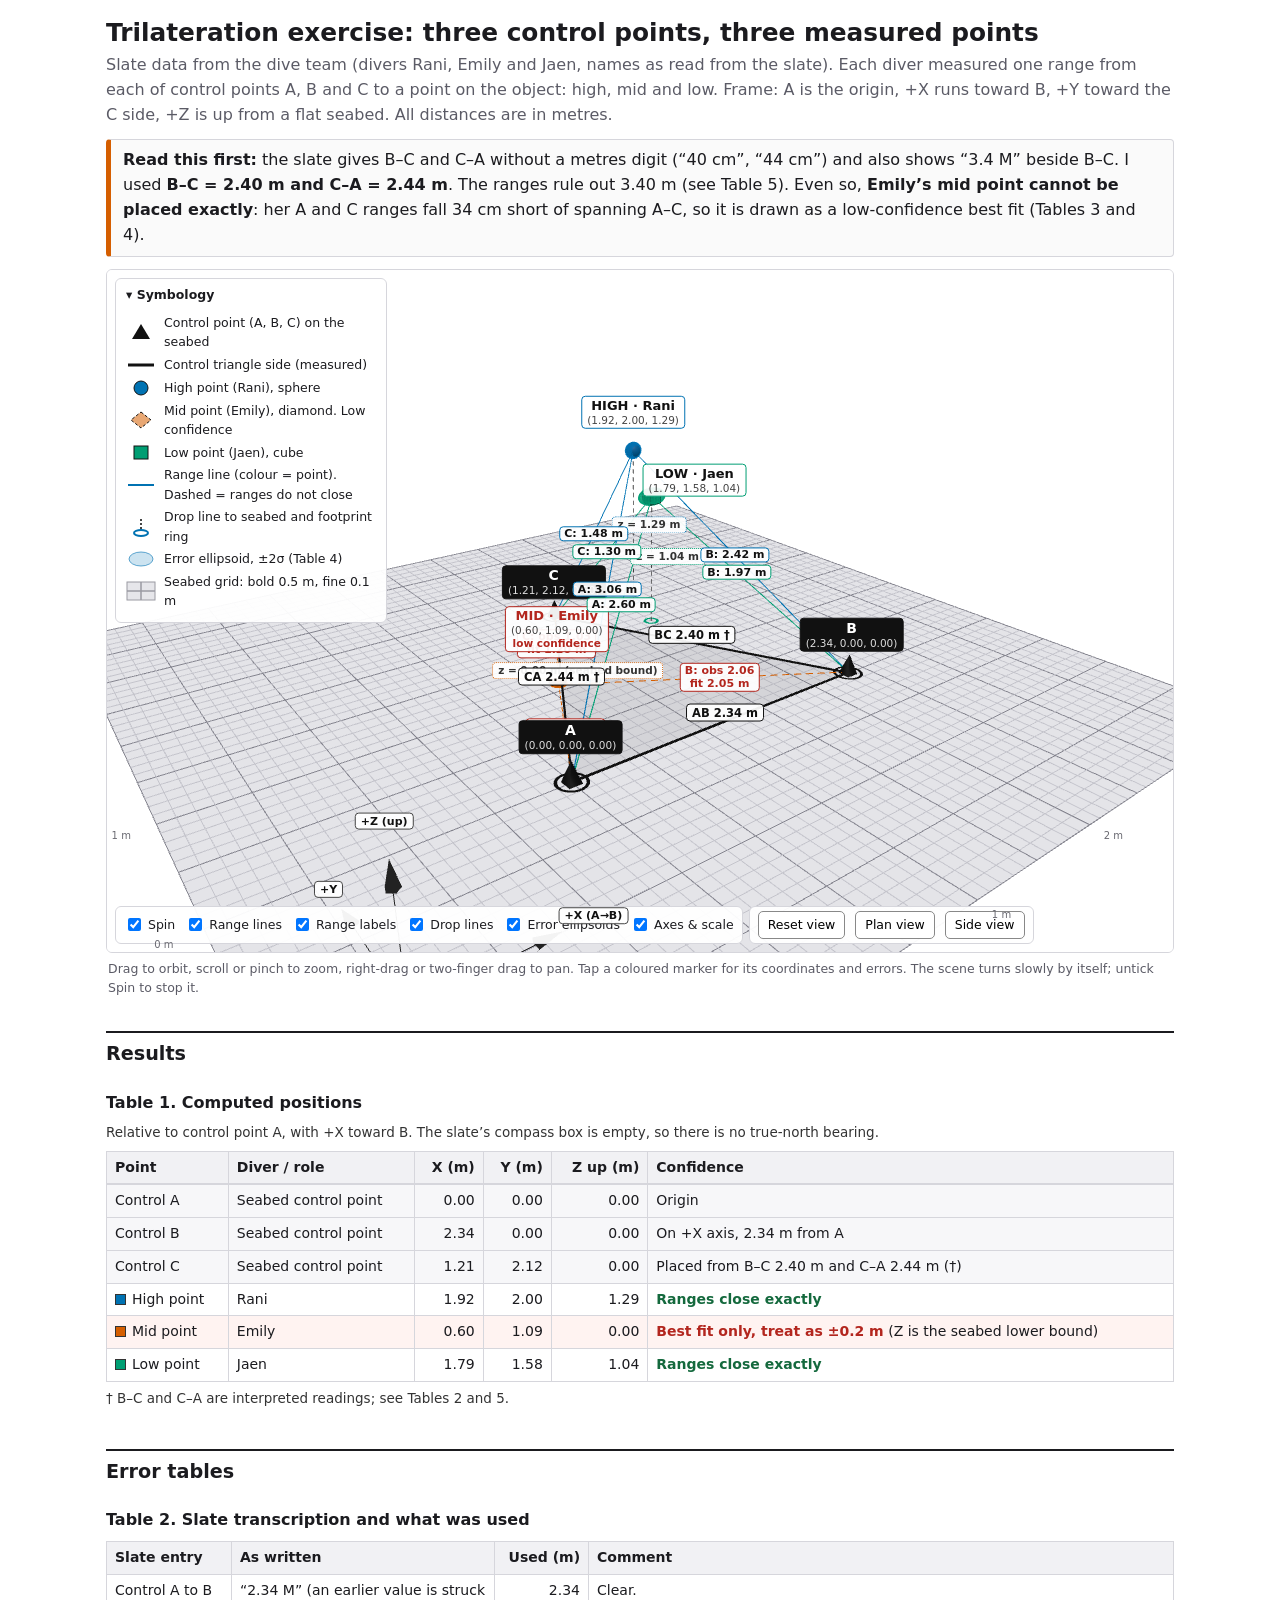
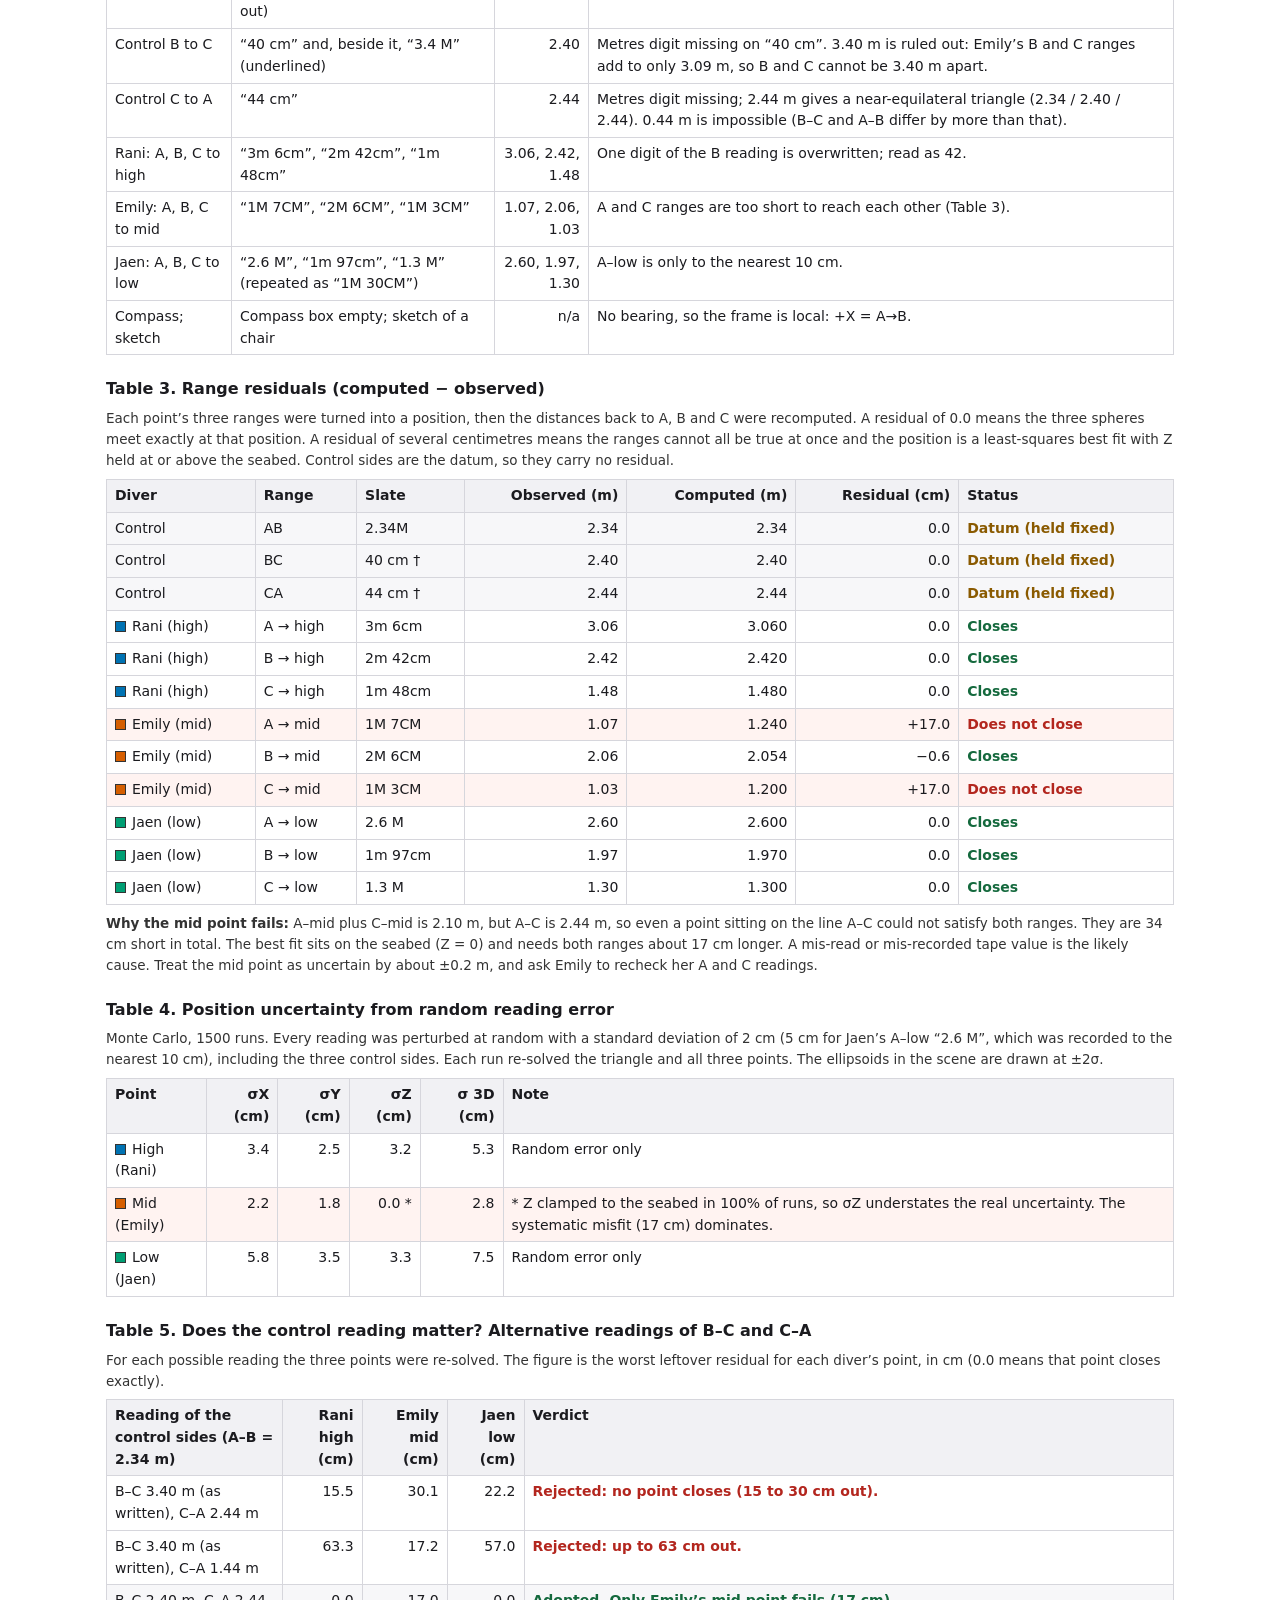
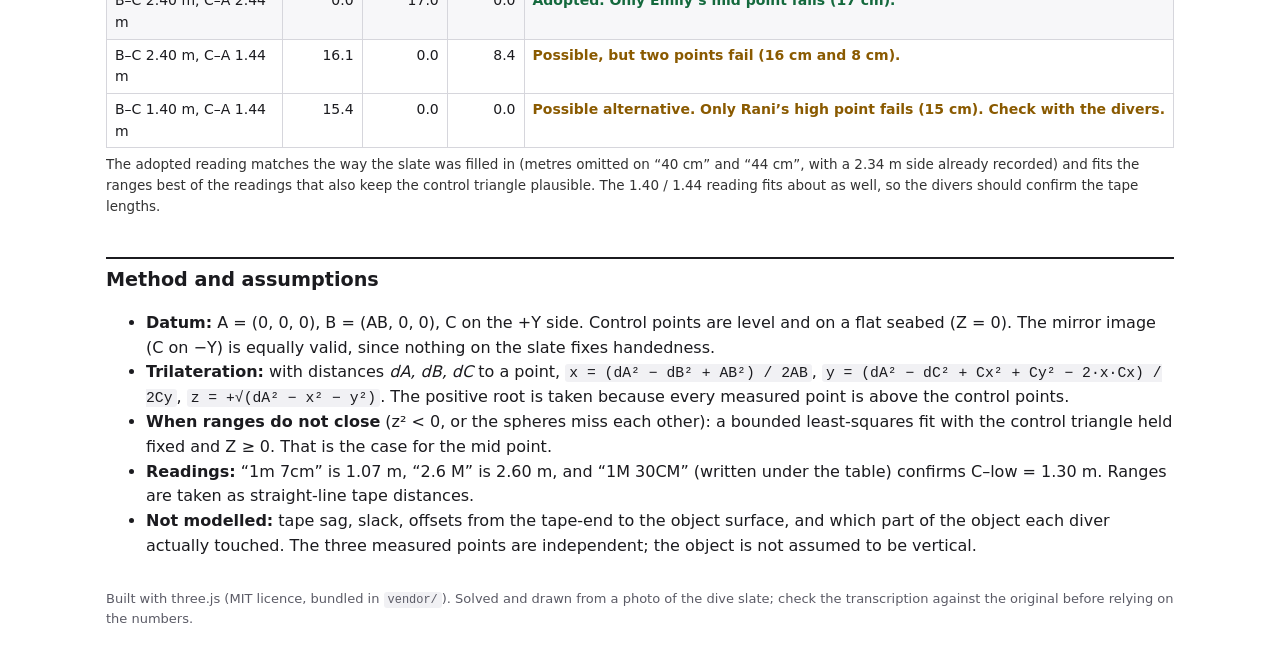
==== docs/trilateration/index.html @ 5982b410 "Add interactive 3D trilateration exercise page Co-Authored-By: Claude Sonnet 5.5 <noreply@anthropic." ====
<!doctype html>
<html lang="en-AU">
<head>
<meta charset="utf-8">
<meta name="viewport" content="width=device-width, initial-scale=1">
<title>Trilateration exercise: 3 control points, 3 measured points (interactive 3D)</title>
<meta name="description" content="Dive-team trilateration exercise: positions of a high, mid and low point calculated from three seabed control points, shown in an interactive 3D scene with an error table.">
<style>
:root{--ink:#1b1b1f;--muted:#5b5b66;--line:#d6d6dc;--bg:#fff;--hi:#0072B2;--mid:#D55E00;--lo:#009E73;--warn:#b3261e;--okc:#14693d}
*{box-sizing:border-box}
html{-webkit-text-size-adjust:100%}
body{margin:0;background:var(--bg);color:var(--ink);font:16px/1.55 system-ui,-apple-system,"Segoe UI",Roboto,Helvetica,Arial,sans-serif}
header,main{max-width:1100px;margin:0 auto;padding:0 16px}
header{padding-top:18px}
h1{font-size:1.55rem;line-height:1.25;margin:0 0 4px}
h2{font-size:1.2rem;margin:34px 0 6px;padding-top:6px;border-top:2px solid var(--ink)}
h3{font-size:1rem;margin:22px 0 4px}
p{margin:6px 0}
.sub{color:var(--muted);margin:0 0 12px}
.callout{border:1px solid var(--line);border-left:5px solid var(--mid);background:#fafafa;padding:8px 12px;margin:12px 0;border-radius:4px}
.callout b{color:var(--ink)}

/* 3D stage */
#stage{position:relative;height:min(76vh,720px);min-height:430px;background:#fff;border:1px solid var(--line);border-radius:6px;overflow:hidden;touch-action:none}
#stage canvas{display:block;width:100%;height:100%;cursor:grab}
#stage canvas:active{cursor:grabbing}
.labels{position:absolute;inset:0;pointer-events:none;overflow:hidden}
.labels *{pointer-events:none}
.lbl{font:600 12px/1.25 system-ui,-apple-system,"Segoe UI",Roboto,Arial,sans-serif;color:#111;background:rgba(255,255,255,.93);border:1.5px solid var(--c,#333);border-radius:4px;padding:1px 5px;white-space:nowrap;text-align:center}
.lbl small{display:block;font-weight:500;font-size:10.5px;color:#444}
.lbl.ctrl{font-size:14px;border-color:#111;background:#111;color:#fff}
.lbl.ctrl small{color:#ddd}
.lbl.pt{font-size:13px}
.lbl.rng{font-size:11px;font-weight:600;padding:0 4px}
.lbl.edge{font-size:11.5px;border-color:#111;border-style:solid}
.lbl.drop{font-size:10.5px;font-weight:600;border-style:dotted;color:#333}
.lbl.tick{font-size:10px;font-weight:500;border:none;background:none;color:#6a6a72;padding:0}
.lbl.axis{font-size:11px;border-color:#444}
.lbl.warn{border-color:var(--warn);color:var(--warn)}
#legend{position:absolute;left:8px;top:8px;max-width:272px;background:rgba(255,255,255,.95);border:1px solid var(--line);border-radius:6px;font-size:12.5px;z-index:3}
#legend summary{cursor:pointer;padding:6px 10px;font-weight:700;list-style:none}
#legend summary::-webkit-details-marker{display:none}
#legend summary::before{content:"▸ "}
#legend[open] summary::before{content:"▾ "}
#legend ul{list-style:none;margin:0;padding:0 10px 8px}
#legend li{display:flex;align-items:center;gap:8px;margin:3px 0}
#legend svg{flex:0 0 30px;width:30px;height:20px}
#toolbar{position:absolute;left:8px;right:8px;bottom:8px;display:flex;flex-wrap:wrap;gap:6px;z-index:3}
#toolbar .grp{display:flex;flex-wrap:wrap;gap:4px 10px;background:rgba(255,255,255,.95);border:1px solid var(--line);border-radius:6px;padding:4px 8px;font-size:12.5px}
#toolbar label{display:flex;align-items:center;gap:4px;cursor:pointer;white-space:nowrap}
#toolbar button{font:inherit;font-size:12.5px;padding:3px 9px;border:1px solid #888;background:#fff;border-radius:5px;cursor:pointer}
#toolbar button:hover{background:#f0f0f3}
:focus-visible{outline:3px solid #1a73e8;outline-offset:2px}
#info{position:absolute;right:8px;top:8px;width:min(290px,calc(100% - 16px));background:rgba(255,255,255,.97);border:1px solid var(--line);border-top:4px solid var(--c,#333);border-radius:6px;padding:8px 10px;font-size:13px;display:none;z-index:4}
#info button{position:absolute;right:4px;top:2px;border:none;background:none;font-size:18px;cursor:pointer}
#info dl{margin:6px 0 0;display:grid;grid-template-columns:auto 1fr;gap:1px 10px}
#info dt{color:var(--muted)}#info dd{margin:0;font-variant-numeric:tabular-nums}
.hint{font-size:12.5px;color:var(--muted);margin:6px 2px 0}
#nogl{display:none;padding:30px;text-align:center}

/* tables */
.tw{overflow-x:auto;margin:8px 0}
table{border-collapse:collapse;width:100%;font-size:14px;font-variant-numeric:tabular-nums}
caption{text-align:left;font-weight:700;padding:4px 0}.sr{position:absolute;left:-9999px}
th,td{border:1px solid var(--line);padding:5px 8px;text-align:right;vertical-align:top}
th{background:#f1f1f4;font-weight:700}
td:first-child,th:first-child,td.l,th.l{text-align:left}
tr.flag td{background:#fff3f1}
tr.ctl td{background:#f7f7f9}
.st{font-weight:700;white-space:nowrap}
.st.ok{color:var(--okc)}.st.bad{color:var(--warn)}.st.mid{color:#8a5a00}
.sw{display:inline-block;width:11px;height:11px;margin-right:6px;vertical-align:-1px;border:1px solid #333}
.note{font-size:13.5px;color:#333}
code{background:#f1f1f4;padding:1px 4px;border-radius:3px;font-size:.92em}
footer{max-width:1100px;margin:30px auto 40px;padding:0 16px;color:var(--muted);font-size:13px}
@media (max-width:700px){h1{font-size:1.25rem}#legend{max-width:calc(100% - 16px)}}
@media print{#stage{height:480px}#toolbar,#legend summary::before{display:none}}
</style>
<script type="importmap">{"imports":{"three":"./vendor/three.module.min.js"}}</script>
</head>
<body>
<header>
  <h1>Trilateration exercise: three control points, three measured points</h1>
  <p class="sub">Slate data from the dive team (divers Rani, Emily and Jaen, names as read from the slate). Each diver measured one range from each of control points A, B and C to a point on the object: high, mid and low. Frame: A is the origin, +X runs toward B, +Y toward the C side, +Z is up from a flat seabed. All distances are in metres.</p>
  <div class="callout"><b>Read this first:</b> the slate gives B–C and C–A without a metres digit (“40 cm”, “44 cm”) and also shows “3.4 M” beside B–C. I used <b>B–C = 2.40 m and C–A = 2.44 m</b>. The ranges rule out 3.40 m (see Table 5). Even so, <b>Emily’s mid point cannot be placed exactly</b>: her A and C ranges fall 34 cm short of spanning A–C, so it is drawn as a low-confidence best fit (Tables 3 and 4).</div>
</header>

<main>
<section aria-label="Interactive 3D scene">
  <div id="stage">
    <details id="legend" open>
      <summary>Symbology</summary>
      <ul>
        <li><svg viewBox="0 0 30 20"><polygon points="15,2 24,17 6,17" fill="#111"/></svg>Control point (A, B, C) on the seabed</li>
        <li><svg viewBox="0 0 30 20"><line x1="2" y1="10" x2="28" y2="10" stroke="#111" stroke-width="3"/></svg>Control triangle side (measured)</li>
        <li><svg viewBox="0 0 30 20"><circle cx="15" cy="10" r="7" fill="#0072B2" stroke="#111"/></svg>High point (Rani), sphere</li>
        <li><svg viewBox="0 0 30 20"><polygon points="15,2 25,10 15,18 5,10" fill="#D55E00" fill-opacity=".55" stroke="#111" stroke-dasharray="3 2"/></svg>Mid point (Emily), diamond. Low confidence</li>
        <li><svg viewBox="0 0 30 20"><rect x="8" y="4" width="14" height="13" fill="#009E73" stroke="#111"/></svg>Low point (Jaen), cube</li>
        <li><svg viewBox="0 0 30 20"><line x1="2" y1="10" x2="28" y2="10" stroke="#0072B2" stroke-width="2"/></svg>Range line (colour = point). Dashed = ranges do not close</li>
        <li><svg viewBox="0 0 30 20"><line x1="15" y1="2" x2="15" y2="14" stroke="#444" stroke-width="2" stroke-dasharray="2 2"/><ellipse cx="15" cy="16" rx="7" ry="3" fill="none" stroke="#0072B2" stroke-width="2"/></svg>Drop line to seabed and footprint ring</li>
        <li><svg viewBox="0 0 30 20"><ellipse cx="15" cy="10" rx="12" ry="7" fill="#0072B2" fill-opacity=".2" stroke="#0072B2" stroke-opacity=".6"/></svg>Error ellipsoid, ±2σ (Table 4)</li>
        <li><svg viewBox="0 0 30 20"><rect x="1" y="1" width="28" height="18" fill="#e6e6ea" stroke="#9a9aa2"/><line x1="15" y1="1" x2="15" y2="19" stroke="#9a9aa2" stroke-width="1.5"/><line x1="1" y1="10" x2="29" y2="10" stroke="#9a9aa2" stroke-width="1.5"/></svg>Seabed grid: bold 0.5 m, fine 0.1 m</li>
      </ul>
    </details>
    <div id="info" role="status"><button aria-label="Close details" id="infoClose">×</button><div id="infoBody"></div></div>
    <div id="toolbar">
      <div class="grp">
        <label><input type="checkbox" id="tSpin" checked> Spin</label>
        <label><input type="checkbox" id="tRange" checked> Range lines</label>
        <label><input type="checkbox" id="tRlab" checked> Range labels</label>
        <label><input type="checkbox" id="tDrop" checked> Drop lines</label>
        <label><input type="checkbox" id="tErr" checked> Error ellipsoids</label>
        <label><input type="checkbox" id="tAxes" checked> Axes &amp; scale</label>
      </div>
      <div class="grp"><button id="bReset">Reset view</button><button id="bPlan">Plan view</button><button id="bSide">Side view</button></div>
    </div>
    <div id="nogl">This page needs WebGL to draw the 3D scene. The tables below still hold all the results.</div>
  </div>
  <p class="hint">Drag to orbit, scroll or pinch to zoom, right-drag or two-finger drag to pan. Tap a coloured marker for its coordinates and errors. The scene turns slowly by itself; untick Spin to stop it.</p>
</section>

<section>
  <h2>Results</h2>
  <h3>Table 1. Computed positions</h3>
  <p class="note">Relative to control point A, with +X toward B. The slate’s compass box is empty, so there is no true-north bearing.</p>
  <div class="tw"><table><caption class="sr">Computed coordinates in metres</caption><thead><tr><th class="l">Point</th><th class="l">Diver / role</th><th>X (m)</th><th>Y (m)</th><th>Z up (m)</th><th class="l">Confidence</th></tr></thead><tbody><tr class="ctl"><td>Control A</td><td class="l">Seabed control point</td><td>0.00</td><td>0.00</td><td>0.00</td><td class="l">Origin</td></tr><tr class="ctl"><td>Control B</td><td class="l">Seabed control point</td><td>2.34</td><td>0.00</td><td>0.00</td><td class="l">On +X axis, 2.34 m from A</td></tr><tr class="ctl"><td>Control C</td><td class="l">Seabed control point</td><td>1.21</td><td>2.12</td><td>0.00</td><td class="l">Placed from B–C 2.40 m and C–A 2.44 m (†)</td></tr><tr><td><span class="sw" style="background:#0072B2"></span>High point</td><td class="l">Rani</td><td>1.92</td><td>2.00</td><td>1.29</td><td class="l"><span class="st ok">Ranges close exactly</span></td></tr><tr class=flag><td><span class="sw" style="background:#D55E00"></span>Mid point</td><td class="l">Emily</td><td>0.60</td><td>1.09</td><td>0.00</td><td class="l"><span class="st bad">Best fit only, treat as ±0.2 m</span> (Z is the seabed lower bound)</td></tr><tr><td><span class="sw" style="background:#009E73"></span>Low point</td><td class="l">Jaen</td><td>1.79</td><td>1.58</td><td>1.04</td><td class="l"><span class="st ok">Ranges close exactly</span></td></tr></tbody></table><p class="note">† B–C and C–A are interpreted readings; see Tables 2 and 5.</p></div>

  <h2>Error tables</h2>
  <h3>Table 2. Slate transcription and what was used</h3>
  <div class="tw"><table><thead><tr><th class="l">Slate entry</th><th class="l">As written</th><th>Used (m)</th><th class="l">Comment</th></tr></thead><tbody><tr><td>Control A to B</td><td class="l">“2.34 M” (an earlier value is struck out)</td><td>2.34</td><td class="l">Clear.</td></tr><tr><td>Control B to C</td><td class="l">“40 cm” and, beside it, “3.4 M” (underlined)</td><td>2.40</td><td class="l">Metres digit missing on “40 cm”. 3.40 m is ruled out: Emily’s B and C ranges add to only 3.09 m, so B and C cannot be 3.40 m apart.</td></tr><tr><td>Control C to A</td><td class="l">“44 cm”</td><td>2.44</td><td class="l">Metres digit missing; 2.44 m gives a near-equilateral triangle (2.34 / 2.40 / 2.44). 0.44 m is impossible (B–C and A–B differ by more than that).</td></tr><tr><td>Rani: A, B, C to high</td><td class="l">“3m 6cm”, “2m 42cm”, “1m 48cm”</td><td>3.06, 2.42, 1.48</td><td class="l">One digit of the B reading is overwritten; read as 42.</td></tr><tr><td>Emily: A, B, C to mid</td><td class="l">“1M 7CM”, “2M 6CM”, “1M 3CM”</td><td>1.07, 2.06, 1.03</td><td class="l">A and C ranges are too short to reach each other (Table 3).</td></tr><tr><td>Jaen: A, B, C to low</td><td class="l">“2.6 M”, “1m 97cm”, “1.3 M” (repeated as “1M 30CM”)</td><td>2.60, 1.97, 1.30</td><td class="l">A–low is only to the nearest 10 cm.</td></tr><tr><td>Compass; sketch</td><td class="l">Compass box empty; sketch of a chair</td><td>n/a</td><td class="l">No bearing, so the frame is local: +X = A→B.</td></tr></tbody></table></div>

  <h3>Table 3. Range residuals (computed − observed)</h3>
  <p class="note">Each point’s three ranges were turned into a position, then the distances back to A, B and C were recomputed. A residual of 0.0 means the three spheres meet exactly at that position. A residual of several centimetres means the ranges cannot all be true at once and the position is a least-squares best fit with Z held at or above the seabed. Control sides are the datum, so they carry no residual.</p>
  <div class="tw"><table><thead><tr><th class="l">Diver</th><th class="l">Range</th><th class="l">Slate</th><th>Observed (m)</th><th>Computed (m)</th><th>Residual (cm)</th><th class="l">Status</th></tr></thead><tbody><tr class="ctl"><td class="l">Control</td><td class="l">AB</td><td class="l">2.34M</td><td>2.34</td><td>2.34</td><td>0.0</td><td class="l"><span class="st mid">Datum (held fixed)</span></td></tr><tr class="ctl"><td class="l">Control</td><td class="l">BC</td><td class="l">40 cm †</td><td>2.40</td><td>2.40</td><td>0.0</td><td class="l"><span class="st mid">Datum (held fixed)</span></td></tr><tr class="ctl"><td class="l">Control</td><td class="l">CA</td><td class="l">44 cm †</td><td>2.44</td><td>2.44</td><td>0.0</td><td class="l"><span class="st mid">Datum (held fixed)</span></td></tr><tr><td class="l"><span class="sw" style="background:#0072B2"></span>Rani (high)</td><td class="l">A → high</td><td class="l">3m 6cm</td><td>3.06</td><td>3.060</td><td>0.0</td><td class="l"><span class="st ok">Closes</span></td></tr><tr><td class="l"><span class="sw" style="background:#0072B2"></span>Rani (high)</td><td class="l">B → high</td><td class="l">2m 42cm</td><td>2.42</td><td>2.420</td><td>0.0</td><td class="l"><span class="st ok">Closes</span></td></tr><tr><td class="l"><span class="sw" style="background:#0072B2"></span>Rani (high)</td><td class="l">C → high</td><td class="l">1m 48cm</td><td>1.48</td><td>1.480</td><td>0.0</td><td class="l"><span class="st ok">Closes</span></td></tr><tr class=flag><td class="l"><span class="sw" style="background:#D55E00"></span>Emily (mid)</td><td class="l">A → mid</td><td class="l">1M 7CM</td><td>1.07</td><td>1.240</td><td>+17.0</td><td class="l"><span class="st bad">Does not close</span></td></tr><tr><td class="l"><span class="sw" style="background:#D55E00"></span>Emily (mid)</td><td class="l">B → mid</td><td class="l">2M 6CM</td><td>2.06</td><td>2.054</td><td>−0.6</td><td class="l"><span class="st ok">Closes</span></td></tr><tr class=flag><td class="l"><span class="sw" style="background:#D55E00"></span>Emily (mid)</td><td class="l">C → mid</td><td class="l">1M 3CM</td><td>1.03</td><td>1.200</td><td>+17.0</td><td class="l"><span class="st bad">Does not close</span></td></tr><tr><td class="l"><span class="sw" style="background:#009E73"></span>Jaen (low)</td><td class="l">A → low</td><td class="l">2.6 M</td><td>2.60</td><td>2.600</td><td>0.0</td><td class="l"><span class="st ok">Closes</span></td></tr><tr><td class="l"><span class="sw" style="background:#009E73"></span>Jaen (low)</td><td class="l">B → low</td><td class="l">1m 97cm</td><td>1.97</td><td>1.970</td><td>0.0</td><td class="l"><span class="st ok">Closes</span></td></tr><tr><td class="l"><span class="sw" style="background:#009E73"></span>Jaen (low)</td><td class="l">C → low</td><td class="l">1.3 M</td><td>1.30</td><td>1.300</td><td>0.0</td><td class="l"><span class="st ok">Closes</span></td></tr></tbody></table></div>
  <p class="note"><b>Why the mid point fails:</b> A–mid plus C–mid is 2.10 m, but A–C is 2.44 m, so even a point sitting on the line A–C could not satisfy both ranges. They are 34 cm short in total. The best fit sits on the seabed (Z = 0) and needs both ranges about 17 cm longer. A mis-read or mis-recorded tape value is the likely cause. Treat the mid point as uncertain by about ±0.2 m, and ask Emily to recheck her A and C readings.</p>

  <h3>Table 4. Position uncertainty from random reading error</h3>
  <p class="note">Monte Carlo, 1500 runs. Every reading was perturbed at random with a standard deviation of 2 cm (5 cm for Jaen’s A–low “2.6 M”, which was recorded to the nearest 10 cm), including the three control sides. Each run re-solved the triangle and all three points. The ellipsoids in the scene are drawn at ±2σ.</p>
  <div class="tw"><table><thead><tr><th class="l">Point</th><th>σX (cm)</th><th>σY (cm)</th><th>σZ (cm)</th><th>σ 3D (cm)</th><th class="l">Note</th></tr></thead><tbody><tr><td class="l"><span class="sw" style="background:#0072B2"></span>High (Rani)</td><td>3.4</td><td>2.5</td><td>3.2</td><td>5.3</td><td class="l">Random error only</td></tr><tr class=flag><td class="l"><span class="sw" style="background:#D55E00"></span>Mid (Emily)</td><td>2.2</td><td>1.8</td><td>0.0 *</td><td>2.8</td><td class="l">* Z clamped to the seabed in 100% of runs, so σZ understates the real uncertainty. The systematic misfit (17 cm) dominates.</td></tr><tr><td class="l"><span class="sw" style="background:#009E73"></span>Low (Jaen)</td><td>5.8</td><td>3.5</td><td>3.3</td><td>7.5</td><td class="l">Random error only</td></tr></tbody></table></div>

  <h3>Table 5. Does the control reading matter? Alternative readings of B–C and C–A</h3>
  <p class="note">For each possible reading the three points were re-solved. The figure is the worst leftover residual for each diver’s point, in cm (0.0 means that point closes exactly).</p>
  <div class="tw"><table><thead><tr><th class="l">Reading of the control sides (A–B = 2.34 m)</th><th>Rani high (cm)</th><th>Emily mid (cm)</th><th>Jaen low (cm)</th><th class="l">Verdict</th></tr></thead><tbody><tr><td class="l">B–C 3.40 m (as written), C–A 2.44 m</td><td>15.5</td><td>30.1</td><td>22.2</td><td class="l"><span class="st bad">Rejected: no point closes (15 to 30 cm out).</span></td></tr><tr><td class="l">B–C 3.40 m (as written), C–A 1.44 m</td><td>63.3</td><td>17.2</td><td>57.0</td><td class="l"><span class="st bad">Rejected: up to 63 cm out.</span></td></tr><tr class=ctl><td class="l">B–C 2.40 m, C–A 2.44 m</td><td>0.0</td><td>17.0</td><td>0.0</td><td class="l"><span class="st ok"><b>Adopted.</b> Only Emily’s mid point fails (17 cm).</span></td></tr><tr><td class="l">B–C 2.40 m, C–A 1.44 m</td><td>16.1</td><td>0.0</td><td>8.4</td><td class="l"><span class="st mid">Possible, but two points fail (16 cm and 8 cm).</span></td></tr><tr><td class="l">B–C 1.40 m, C–A 1.44 m</td><td>15.4</td><td>0.0</td><td>0.0</td><td class="l"><span class="st mid">Possible alternative. Only Rani’s high point fails (15 cm). Check with the divers.</span></td></tr></tbody></table><p class="note">The adopted reading matches the way the slate was filled in (metres omitted on “40 cm” and “44 cm”, with a 2.34 m side already recorded) and fits the ranges best of the readings that also keep the control triangle plausible. The 1.40 / 1.44 reading fits about as well, so the divers should confirm the tape lengths.</p></div>
</section>

<section>
  <h2>Method and assumptions</h2>
  <ul>
    <li><b>Datum:</b> A = (0, 0, 0), B = (AB, 0, 0), C on the +Y side. Control points are level and on a flat seabed (Z = 0). The mirror image (C on −Y) is equally valid, since nothing on the slate fixes handedness.</li>
    <li><b>Trilateration:</b> with distances <i>dA, dB, dC</i> to a point, <code>x = (dA² − dB² + AB²) / 2AB</code>, <code>y = (dA² − dC² + Cx² + Cy² − 2·x·Cx) / 2Cy</code>, <code>z = +√(dA² − x² − y²)</code>. The positive root is taken because every measured point is above the control points.</li>
    <li><b>When ranges do not close</b> (z² &lt; 0, or the spheres miss each other): a bounded least-squares fit with the control triangle held fixed and Z ≥ 0. That is the case for the mid point.</li>
    <li><b>Readings:</b> “1m 7cm” is 1.07 m, “2.6 M” is 2.60 m, and “1M 30CM” (written under the table) confirms C–low = 1.30 m. Ranges are taken as straight-line tape distances.</li>
    <li><b>Not modelled:</b> tape sag, slack, offsets from the tape-end to the object surface, and which part of the object each diver actually touched. The three measured points are independent; the object is not assumed to be vertical.</li>
  </ul>
</section>
</main>
<footer>Built with three.js (MIT licence, bundled in <code>vendor/</code>). Solved and drawn from a photo of the dive slate; check the transcription against the original before relying on the numbers.</footer>

<script type="module">
import * as THREE from 'three';
import { OrbitControls } from './vendor/OrbitControls.js';
import { CSS2DRenderer, CSS2DObject } from './vendor/CSS2DRenderer.js';

const D = {"control": [[0.0, 0.0, 0.0], [2.34, 0.0, 0.0], [1.2114, 2.1181, 0.0]], "side": {"AB": 2.34, "BC": 2.4, "CA": 2.44}, "points": {"top": [1.9194, 2.001, 1.2944], "mid": [0.5972, 1.0871, 0.0], "bot": [1.7852, 1.5813, 1.0357]}, "mc": {"top": {"sx": 0.03405, "sy": 0.02548, "sz": 0.0324, "s3": 0.05347, "clamped_pct": 0.0}, "mid": {"sx": 0.02164, "sy": 0.01803, "sz": 0.0, "s3": 0.02817, "clamped_pct": 100.0}, "bot": {"sx": 0.05838, "sy": 0.03486, "sz": 0.03254, "s3": 0.07538, "clamped_pct": 0.0}}, "resid": {"top": {"obs": [3.06, 2.42, 1.48], "comp": [3.06, 2.42, 1.48], "res_cm": [0.0, 0.0, -0.0]}, "mid": {"obs": [1.07, 2.06, 1.03], "comp": [1.2403, 2.0541, 1.2001], "res_cm": [17.03, -0.59, 17.01]}, "bot": {"obs": [2.6, 1.97, 1.3], "comp": [2.6, 1.97, 1.3], "res_cm": [-0.0, 0.0, 0.0]}}};
const stage = document.getElementById('stage');

/* ---------- renderer ---------- */
let renderer;
try {
  renderer = new THREE.WebGLRenderer({ antialias: true });
} catch (e) {
  document.getElementById('nogl').style.display = 'block';
  throw e;
}
renderer.setPixelRatio(Math.min(window.devicePixelRatio || 1, 2));
renderer.setClearColor(0xffffff, 1);
stage.prepend(renderer.domElement);
const labelRenderer = new CSS2DRenderer();
labelRenderer.domElement.className = 'labels';
stage.insertBefore(labelRenderer.domElement, renderer.domElement.nextSibling);

const scene = new THREE.Scene();
scene.background = new THREE.Color(0xffffff);
scene.add(new THREE.AmbientLight(0xffffff, 1.1));
const sun = new THREE.DirectionalLight(0xffffff, 1.1);
sun.position.set(-2, 6, 3);
scene.add(sun);

const camera = new THREE.PerspectiveCamera(40, 1, 0.05, 60);
const controls = new OrbitControls(camera, renderer.domElement);
controls.enableDamping = true;
controls.dampingFactor = 0.08;
controls.maxPolarAngle = Math.PI / 2 - 0.015;   // never go below the seabed
controls.minDistance = 0.8;
controls.maxDistance = 14;
controls.autoRotate = !window.matchMedia('(prefers-reduced-motion: reduce)').matches;
controls.autoRotateSpeed = 0.7;                 // about 85 s per revolution
document.getElementById('tSpin').checked = controls.autoRotate;

/* slate frame (x, y, z-up) -> three.js (x, y-up, -z) */
const V = (x, y, z) => new THREE.Vector3(x, z, -y);
const UPV = new THREE.Vector3(0, 1, 0);

const cat = { range: [], rlab: [], drop: [], err: [], axes: [] };
const add = (c, o) => { scene.add(o); if (c) cat[c].push(o); return o; };

function label(html, cls, color) {
  const el = document.createElement('div');
  el.className = 'lbl ' + cls;
  el.innerHTML = html;
  if (color) el.style.setProperty('--c', color);
  return new CSS2DObject(el);
}
function tube(a, b, r, color, opacity = 1) {
  const len = a.distanceTo(b);
  const m = new THREE.Mesh(new THREE.CylinderGeometry(r, r, len, 8, 1),
    new THREE.MeshBasicMaterial({ color, transparent: opacity < 1, opacity }));
  m.position.copy(a).add(b).multiplyScalar(0.5);
  m.quaternion.setFromUnitVectors(UPV, b.clone().sub(a).normalize());
  return m;
}
function dashedTube(a, b, r, color, dash = 0.05, gap = 0.04) {
  const g = new THREE.Group();
  const dir = b.clone().sub(a), len = dir.length(); dir.normalize();
  for (let s = 0; s < len; s += dash + gap) {
    const e = Math.min(s + dash, len);
    g.add(tube(a.clone().addScaledVector(dir, s), a.clone().addScaledVector(dir, e), r, color));
  }
  return g;
}

/* ---------- seabed floor and grid ---------- */
const LO = -2, HI = 4, STEP = 0.1;
const floor = new THREE.Mesh(new THREE.PlaneGeometry(HI - LO, HI - LO),
  new THREE.MeshBasicMaterial({ color: 0xe4e4e8 }));
floor.rotation.x = -Math.PI / 2;
floor.position.set((LO + HI) / 2, -0.003, -(LO + HI) / 2);
scene.add(floor);
{
  const minor = [], major = [];
  const n = Math.round((HI - LO) / STEP);
  for (let i = 0; i <= n; i++) {
    const v = LO + i * STEP, arr = (i % 5 === 0) ? major : minor;
    arr.push(v, 0, -LO, v, 0, -HI);     // line of constant x
    arr.push(LO, 0, -v, HI, 0, -v);     // line of constant y
  }
  const mk = (arr, col) => {
    const g = new THREE.BufferGeometry();
    g.setAttribute('position', new THREE.Float32BufferAttribute(arr, 3));
    return new THREE.LineSegments(g, new THREE.LineBasicMaterial({ color: col }));
  };
  scene.add(mk(minor, 0xc4c4cb));
  scene.add(mk(major, 0x84848e));
}

/* tick labels (metres) along the near edges */
for (let k = LO; k <= HI; k++) {
  const a = label(k + ' m', 'tick'); a.position.copy(V(k, LO - 0.13, 0)); add('axes', a);
  if (k !== LO) { const b = label(k + ' m', 'tick'); b.position.copy(V(LO - 0.17, k, 0)); add('axes', b); }
}
/* orientation gizmo */
{
  const o = V(-1.45, -1.0, 0);
  [[new THREE.Vector3(1, 0, 0), '+X (A→B)'], [new THREE.Vector3(0, 0, -1), '+Y'], [new THREE.Vector3(0, 1, 0), '+Z (up)']].forEach(([d, t]) => {
    const ar = new THREE.ArrowHelper(d, o.clone().setY(0.004), 0.75, 0x222222, 0.14, 0.07);
    add('axes', ar);
    const l = label(t, 'axis'); l.position.copy(o).addScaledVector(d, 0.92); l.position.y += 0.004; add('axes', l);
  });
}

/* ---------- control points ---------- */
const C = D.control.map(c => V(c[0], c[1], c[2]));
const CN = ['A', 'B', 'C'];
C.forEach((p, i) => {
  const cone = new THREE.Mesh(new THREE.ConeGeometry(0.065, 0.15, 4),
    new THREE.MeshStandardMaterial({ color: 0x111111, roughness: .5 }));
  cone.position.copy(p).setY(0.075); cone.rotation.y = Math.PI / 4;
  scene.add(cone);
  const ring = new THREE.Mesh(new THREE.RingGeometry(0.085, 0.105, 32),
    new THREE.MeshBasicMaterial({ color: 0x111111, side: THREE.DoubleSide }));
  ring.rotation.x = -Math.PI / 2; ring.position.copy(p).setY(0.004); scene.add(ring);
  const l = label(`${CN[i]}<small>(${D.control[i].map(v => v.toFixed(2)).join(', ')})</small>`, 'ctrl');
  l.position.copy(p).setY(0.3);
  scene.add(l);
});
{
  const tri = new THREE.BufferGeometry().setFromPoints([C[0], C[1], C[2]].map(p => p.clone().setY(0.001)));
  tri.setIndex([0, 1, 2]);
  scene.add(new THREE.Mesh(tri, new THREE.MeshBasicMaterial({ color: 0x000000, transparent: true, opacity: 0.07, side: THREE.DoubleSide })));
  const sides = [[0, 1, 'AB', D.side.AB, ''], [1, 2, 'BC', D.side.BC, ' †'], [2, 0, 'CA', D.side.CA, ' †']];
  sides.forEach(([i, j, nm, d, dag]) => {
    const a = C[i].clone().setY(0.006), b = C[j].clone().setY(0.006);
    scene.add(tube(a, b, 0.008, 0x111111));
    const l = label(`${nm} ${d.toFixed(2)} m${dag}`, 'edge');
    l.position.copy(a).add(b).multiplyScalar(0.5).setY(0.07);
    scene.add(l);
  });
}

/* ---------- measured points ---------- */
const META = {
  top: { name: 'HIGH', diver: 'Rani',  color: '#0072B2' },
  mid: { name: 'MID',  diver: 'Emily', color: '#D55E00', flag: true },
  bot: { name: 'LOW',  diver: 'Jaen',  color: '#009E73' }
};
const pickables = [];
const markers = {};
Object.keys(META).forEach(k => {
  const m = META[k], p = D.points[k], mc = D.mc[k], col = new THREE.Color(m.color);
  const pos = V(p[0], p[1], p[2]);
  let geo;
  if (k === 'top') geo = new THREE.SphereGeometry(0.058, 28, 20);
  else if (k === 'mid') geo = new THREE.OctahedronGeometry(0.08);
  else geo = new THREE.BoxGeometry(0.095, 0.095, 0.095);
  const mat = new THREE.MeshStandardMaterial({ color: col, roughness: .45, transparent: !!m.flag, opacity: m.flag ? 0.6 : 1 });
  const mesh = new THREE.Mesh(geo, mat);
  mesh.position.copy(pos);
  if (m.flag) mesh.position.y += 0.04;     // lift slightly so it is not buried in the floor
  scene.add(mesh);
  if (k !== 'top') {
    const ed = new THREE.LineSegments(new THREE.EdgesGeometry(geo),
      new THREE.LineBasicMaterial({ color: 0x111111 }));
    ed.position.copy(mesh.position); scene.add(ed);
  }
  const pick = new THREE.Mesh(new THREE.SphereGeometry(0.16), new THREE.MeshBasicMaterial({ visible: false }));
  pick.position.copy(mesh.position); pick.userData.key = k; scene.add(pick); pickables.push(pick);
  markers[k] = mesh;

  // name label
  const l = label(`${m.name} · ${m.diver}<small>(${p.map(v => v.toFixed(2)).join(', ')})</small>${m.flag ? '<small style="color:#b3261e;font-weight:700">low confidence</small>' : ''}`, 'pt' + (m.flag ? ' warn' : ''), m.color);
  const off = { top: [0, 0.3, 0], mid: [0, 0.42, 0], bot: [0.42, 0.06, 0] }[k];
  l.position.copy(pos).add(new THREE.Vector3(...off));
  scene.add(l);

  // drop line + footprint ring + height label
  const foot = V(p[0], p[1], 0);
  if (p[2] > 0.02) add('drop', dashedTube(foot.clone().setY(0.003), pos, 0.0035, 0x444444, 0.035, 0.03));
  const ring = new THREE.Mesh(new THREE.RingGeometry(0.04, 0.062, 32), new THREE.MeshBasicMaterial({ color: col, side: THREE.DoubleSide }));
  ring.rotation.x = -Math.PI / 2; ring.position.copy(foot).setY(0.005); add('drop', ring);
  const hl = label(`z = ${p[2].toFixed(2)} m${p[2] < 0.005 ? ' (seabed bound)' : ''}`, 'drop', m.color);
  hl.position.copy(foot).setY(Math.max(p[2] / 2, 0.06)).x += 0.0;
  hl.position.x += 0.16;
  add('drop', hl);

  // error ellipsoid (±2σ, axis aligned)
  const sx = Math.max(2 * mc.sx, 0.004), sy = Math.max(2 * mc.sy, 0.004), sz = Math.max(2 * mc.sz, 0.004);
  const eg = new THREE.SphereGeometry(1, 28, 18);
  const e1 = new THREE.Mesh(eg, new THREE.MeshBasicMaterial({ color: col, transparent: true, opacity: 0.16, depthWrite: false }));
  const e2 = new THREE.Mesh(eg, new THREE.MeshBasicMaterial({ color: col, wireframe: true, transparent: true, opacity: 0.22, depthWrite: false }));
  [e1, e2].forEach(e => { e.position.copy(pos); e.scale.set(sx, sz, sy); add('err', e); });

  // range lines from A, B, C
  const rr = D.resid[k];
  C.forEach((c, i) => {
    const a = c.clone().setY(0.012);
    const line = m.flag ? dashedTube(a, pos, 0.0035, m.color, 0.05, 0.035) : tube(a, pos, 0.0035, m.color);
    add('range', line);
    const t = (k === 'top') ? 0.5 : (k === 'mid' ? 0.45 : 0.55);
    const q = a.clone().lerp(pos, t);
    const txt = m.flag
      ? `${CN[i]}: obs ${rr.obs[i].toFixed(2)}<br>fit ${rr.comp[i].toFixed(2)} m`
      : `${CN[i]}: ${rr.obs[i].toFixed(2)} m`;
    const rl = label(txt, 'rng' + (m.flag ? ' warn' : ''), m.color);
    rl.position.copy(q); add('rlab', rl);
  });
});

/* ---------- info panel (tap a marker) ---------- */
const info = document.getElementById('info'), infoBody = document.getElementById('infoBody');
document.getElementById('infoClose').onclick = () => info.style.display = 'none';
function showInfo(k) {
  const m = META[k], p = D.points[k], mc = D.mc[k], r = D.resid[k];
  info.style.setProperty('--c', m.color);
  const cm = v => (v >= 0 ? '+' : '−') + Math.abs(v).toFixed(1) + ' cm';
  infoBody.innerHTML = `<b>${m.name} point · ${m.diver}</b>${m.flag ? ' <span style="color:#b3261e;font-weight:700">(ranges do not close)</span>' : ''}
  <dl><dt>X</dt><dd>${p[0].toFixed(3)} m</dd><dt>Y</dt><dd>${p[1].toFixed(3)} m</dd><dt>Z (height)</dt><dd>${p[2].toFixed(3)} m${p[2] < 0.005 ? ' (bound)' : ''}</dd>
  <dt>σ X / Y / Z</dt><dd>${(mc.sx * 100).toFixed(1)} / ${(mc.sy * 100).toFixed(1)} / ${(mc.sz * 100).toFixed(1)} cm</dd>
  <dt>Residual A / B / C</dt><dd>${r.res_cm.map(cm).join(' · ')}</dd></dl>`;
  info.style.display = 'block';
}
const ray = new THREE.Raycaster(), ndc = new THREE.Vector2();
let downAt = null;
renderer.domElement.addEventListener('pointerdown', e => { downAt = [e.clientX, e.clientY]; });
renderer.domElement.addEventListener('pointerup', e => {
  if (!downAt || Math.hypot(e.clientX - downAt[0], e.clientY - downAt[1]) > 5) return;
  const r = renderer.domElement.getBoundingClientRect();
  ndc.set(((e.clientX - r.left) / r.width) * 2 - 1, -((e.clientY - r.top) / r.height) * 2 + 1);
  ray.setFromCamera(ndc, camera);
  const hit = ray.intersectObjects(pickables)[0];
  if (hit) showInfo(hit.object.userData.key);
});

/* ---------- views ---------- */
const TARGET = V(1.2, 0.95, 0.45);
function setView(posSlate) {
  const asp = stage.clientWidth / Math.max(stage.clientHeight, 1);
  const f = asp < 1.25 ? Math.min(1.25 / asp * 0.7, 1.7) : 1;      // stand back on tall/narrow screens
  const p = V(...posSlate);
  camera.position.copy(TARGET).addScaledVector(p.sub(TARGET), f);
  controls.target.copy(TARGET);
  controls.update();
}
const views = {
  reset: () => setView([-2.3, -4.0, 3.0]),
  plan:  () => setView([1.2, 0.8, 8.2]),
  side:  () => setView([1.2, -7.0, 1.1])
};
views.reset();
document.getElementById('bReset').onclick = views.reset;
document.getElementById('bPlan').onclick = views.plan;
document.getElementById('bSide').onclick = views.side;

/* ---------- toggles ---------- */
const bind = (id, fn) => { const el = document.getElementById(id); el.addEventListener('change', () => fn(el.checked)); };
const vis = (list, v) => list.forEach(o => { o.visible = v; });
bind('tSpin', v => { controls.autoRotate = v; });
bind('tRange', v => vis(cat.range, v));
bind('tRlab', v => vis(cat.rlab, v));
bind('tDrop', v => vis(cat.drop, v));
bind('tErr', v => vis(cat.err, v));
bind('tAxes', v => vis(cat.axes, v));

/* ---------- legend collapses on small screens ---------- */
if (window.innerWidth < 700) document.getElementById('legend').removeAttribute('open');

/* ---------- resize + loop ---------- */
function resize() {
  const w = stage.clientWidth, h = stage.clientHeight;
  renderer.setSize(w, h, false);
  renderer.domElement.style.width = '100%'; renderer.domElement.style.height = '100%';
  labelRenderer.setSize(w, h);
  camera.aspect = w / h; camera.updateProjectionMatrix();
}
new ResizeObserver(resize).observe(stage);
resize();
views.reset();
renderer.setAnimationLoop(() => {
  controls.update();
  renderer.render(scene, camera);
  labelRenderer.render(scene, camera);
});
window.__ready = true;
</script>
</body>
</html>
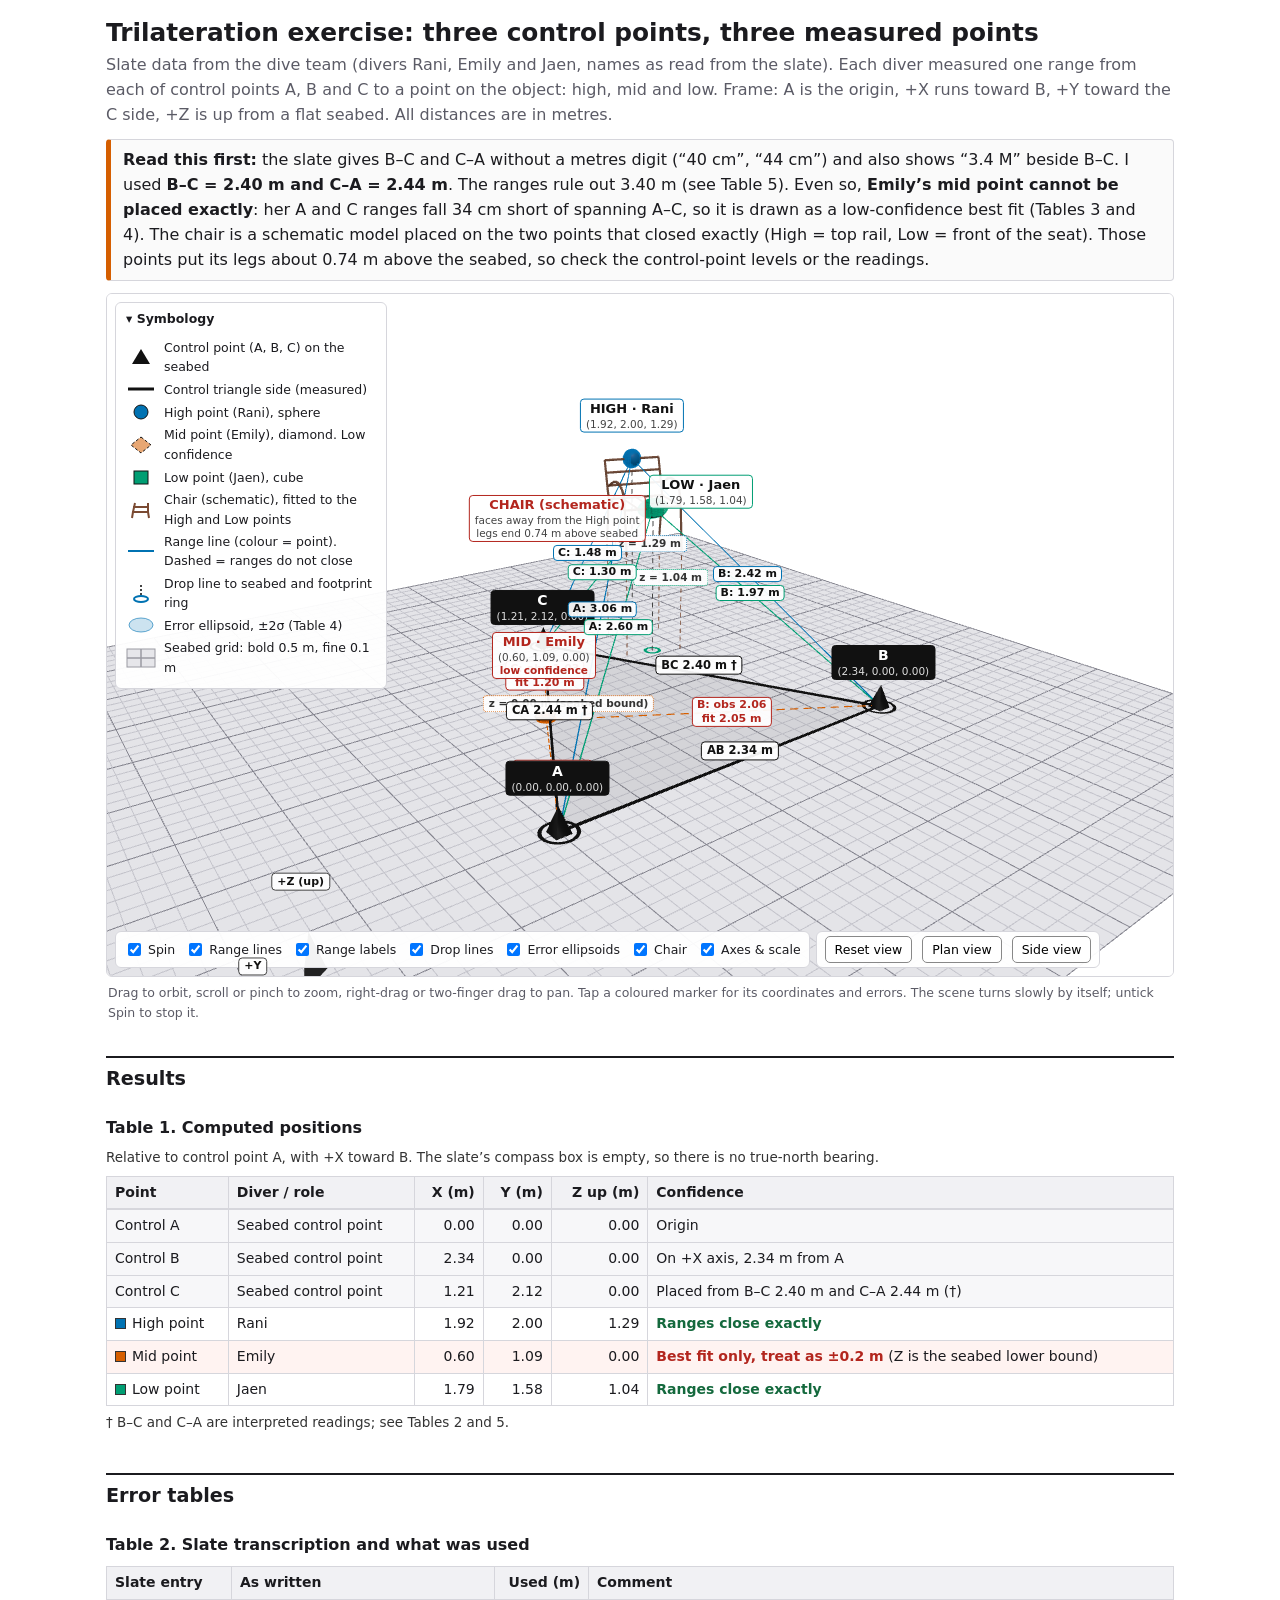
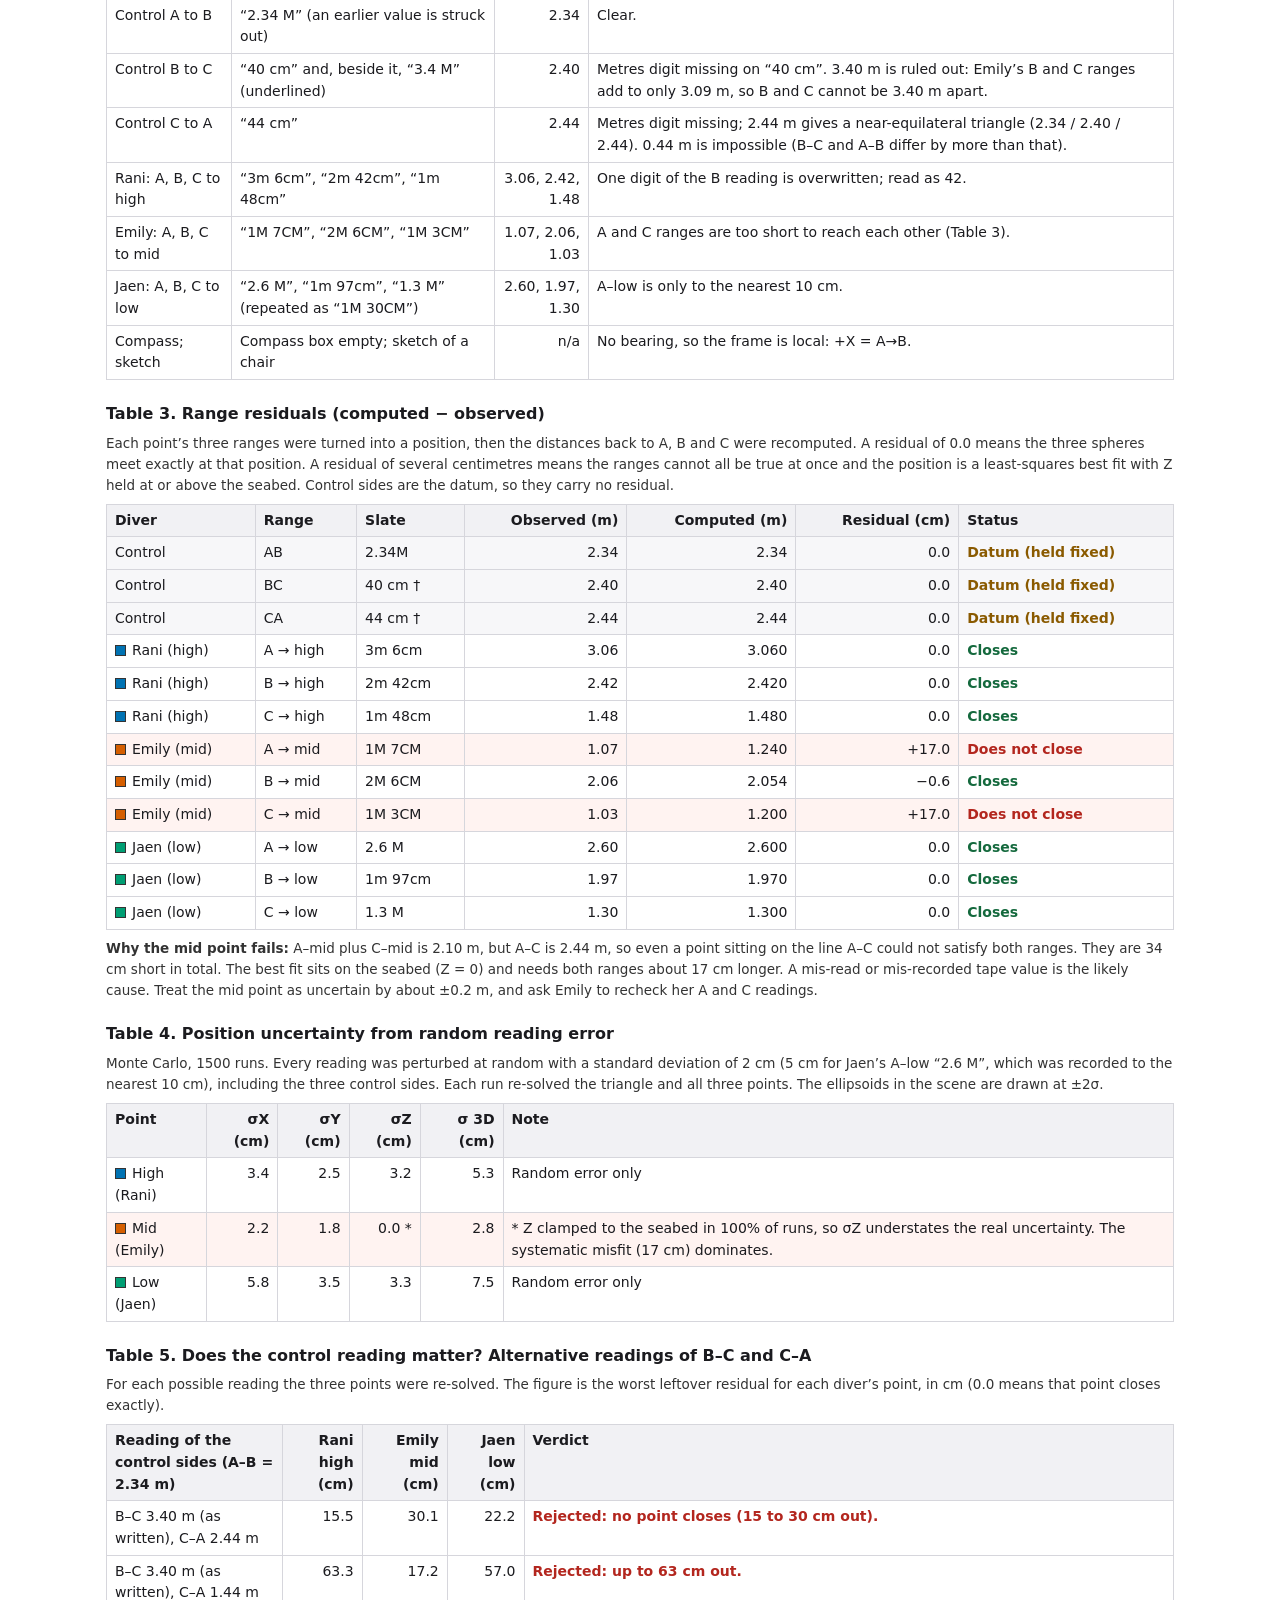
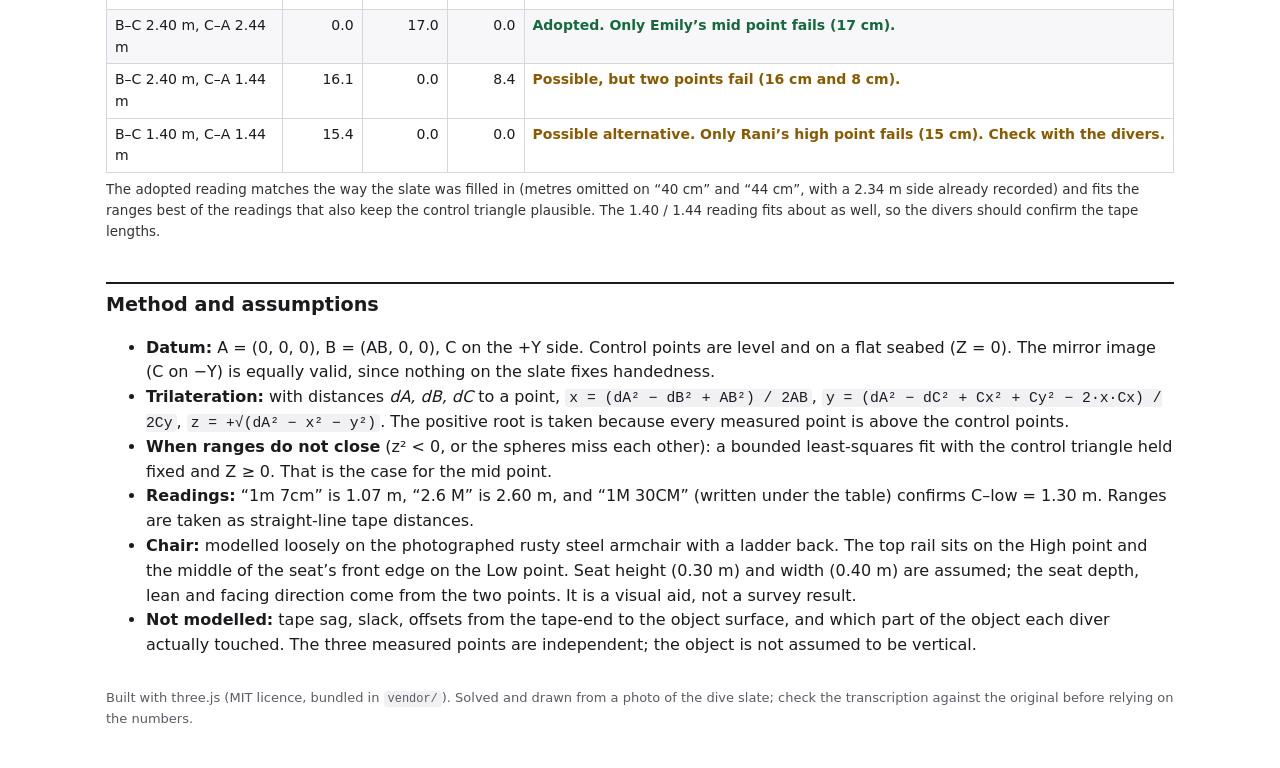
==== commit 52204db3: "Trilateration page: add schematic chair fitted to the High and Low points Co-Authored-By: Claude Son" ====
--- a/docs/trilateration/index.html
+++ b/docs/trilateration/index.html
@@ -82,7 +82,7 @@
 <header>
   <h1>Trilateration exercise: three control points, three measured points</h1>
   <p class="sub">Slate data from the dive team (divers Rani, Emily and Jaen, names as read from the slate). Each diver measured one range from each of control points A, B and C to a point on the object: high, mid and low. Frame: A is the origin, +X runs toward B, +Y toward the C side, +Z is up from a flat seabed. All distances are in metres.</p>
-  <div class="callout"><b>Read this first:</b> the slate gives B–C and C–A without a metres digit (“40 cm”, “44 cm”) and also shows “3.4 M” beside B–C. I used <b>B–C = 2.40 m and C–A = 2.44 m</b>. The ranges rule out 3.40 m (see Table 5). Even so, <b>Emily’s mid point cannot be placed exactly</b>: her A and C ranges fall 34 cm short of spanning A–C, so it is drawn as a low-confidence best fit (Tables 3 and 4).</div>
+  <div class="callout"><b>Read this first:</b> the slate gives B–C and C–A without a metres digit (“40 cm”, “44 cm”) and also shows “3.4 M” beside B–C. I used <b>B–C = 2.40 m and C–A = 2.44 m</b>. The ranges rule out 3.40 m (see Table 5). Even so, <b>Emily’s mid point cannot be placed exactly</b>: her A and C ranges fall 34 cm short of spanning A–C, so it is drawn as a low-confidence best fit (Tables 3 and 4). The chair is a schematic model placed on the two points that closed exactly (High = top rail, Low = front of the seat). Those points put its legs about 0.74 m above the seabed, so check the control-point levels or the readings.</div>
 </header>
 
 <main>
@@ -96,6 +96,7 @@
         <li><svg viewBox="0 0 30 20"><circle cx="15" cy="10" r="7" fill="#0072B2" stroke="#111"/></svg>High point (Rani), sphere</li>
         <li><svg viewBox="0 0 30 20"><polygon points="15,2 25,10 15,18 5,10" fill="#D55E00" fill-opacity=".55" stroke="#111" stroke-dasharray="3 2"/></svg>Mid point (Emily), diamond. Low confidence</li>
         <li><svg viewBox="0 0 30 20"><rect x="8" y="4" width="14" height="13" fill="#009E73" stroke="#111"/></svg>Low point (Jaen), cube</li>
+        <li><svg viewBox="0 0 30 20"><path d="M9 3 L7 12 L22 12 L22 3 M7 12 L6 18 M22 12 L23 18 M7 7 H22" fill="none" stroke="#7a4a32" stroke-width="2"/></svg>Chair (schematic), fitted to the High and Low points</li>
         <li><svg viewBox="0 0 30 20"><line x1="2" y1="10" x2="28" y2="10" stroke="#0072B2" stroke-width="2"/></svg>Range line (colour = point). Dashed = ranges do not close</li>
         <li><svg viewBox="0 0 30 20"><line x1="15" y1="2" x2="15" y2="14" stroke="#444" stroke-width="2" stroke-dasharray="2 2"/><ellipse cx="15" cy="16" rx="7" ry="3" fill="none" stroke="#0072B2" stroke-width="2"/></svg>Drop line to seabed and footprint ring</li>
         <li><svg viewBox="0 0 30 20"><ellipse cx="15" cy="10" rx="12" ry="7" fill="#0072B2" fill-opacity=".2" stroke="#0072B2" stroke-opacity=".6"/></svg>Error ellipsoid, ±2σ (Table 4)</li>
@@ -110,6 +111,7 @@
         <label><input type="checkbox" id="tRlab" checked> Range labels</label>
         <label><input type="checkbox" id="tDrop" checked> Drop lines</label>
         <label><input type="checkbox" id="tErr" checked> Error ellipsoids</label>
+        <label><input type="checkbox" id="tChair" checked> Chair</label>
         <label><input type="checkbox" id="tAxes" checked> Axes &amp; scale</label>
       </div>
       <div class="grp"><button id="bReset">Reset view</button><button id="bPlan">Plan view</button><button id="bSide">Side view</button></div>
@@ -150,6 +152,7 @@
     <li><b>Trilateration:</b> with distances <i>dA, dB, dC</i> to a point, <code>x = (dA² − dB² + AB²) / 2AB</code>, <code>y = (dA² − dC² + Cx² + Cy² − 2·x·Cx) / 2Cy</code>, <code>z = +√(dA² − x² − y²)</code>. The positive root is taken because every measured point is above the control points.</li>
     <li><b>When ranges do not close</b> (z² &lt; 0, or the spheres miss each other): a bounded least-squares fit with the control triangle held fixed and Z ≥ 0. That is the case for the mid point.</li>
     <li><b>Readings:</b> “1m 7cm” is 1.07 m, “2.6 M” is 2.60 m, and “1M 30CM” (written under the table) confirms C–low = 1.30 m. Ranges are taken as straight-line tape distances.</li>
+    <li><b>Chair:</b> modelled loosely on the photographed rusty steel armchair with a ladder back. The top rail sits on the High point and the middle of the seat’s front edge on the Low point. Seat height (0.30 m) and width (0.40 m) are assumed; the seat depth, lean and facing direction come from the two points. It is a visual aid, not a survey result.</li>
     <li><b>Not modelled:</b> tape sag, slack, offsets from the tape-end to the object surface, and which part of the object each diver actually touched. The three measured points are independent; the object is not assumed to be vertical.</li>
   </ul>
 </section>
@@ -201,7 +204,7 @@
 const V = (x, y, z) => new THREE.Vector3(x, z, -y);
 const UPV = new THREE.Vector3(0, 1, 0);
 
-const cat = { range: [], rlab: [], drop: [], err: [], axes: [] };
+const cat = { range: [], rlab: [], drop: [], err: [], axes: [], chair: [] };
 const add = (c, o) => { scene.add(o); if (c) cat[c].push(o); return o; };
 
 function label(html, cls, color) {
@@ -365,6 +368,50 @@
   });
 });
 
+
+/* ---------- chair (schematic), fitted to the two good points ---------- */
+{
+  const H = V(...D.points.top), L = V(...D.points.bot);
+  const dh = Math.hypot(H.x - L.x, H.z - L.z), dz = H.y - L.y;
+  const fw = new THREE.Vector3(L.x - H.x, 0, L.z - H.z).normalize();   // chair faces from the High point toward the Low point
+  const HS = 0.30, DS = Math.min(0.36, dh - 0.03), LEAN = dh - DS, UW = 0.20;
+  const g = new THREE.Group();
+  g.position.copy(L);
+  g.rotation.y = Math.atan2(fw.x, fw.z);
+  const mat = new THREE.MeshStandardMaterial({ color: 0x7a4a32, roughness: 0.85, transparent: true, opacity: 0.92 });
+  const rod = (a, b, r = 0.008) => {
+    const A = new THREE.Vector3(...a), B = new THREE.Vector3(...b);
+    const m = new THREE.Mesh(new THREE.CylinderGeometry(r, r, A.distanceTo(B), 8), mat);
+    m.position.copy(A).add(B).multiplyScalar(0.5);
+    m.quaternion.setFromUnitVectors(UPV, B.clone().sub(A).normalize());
+    g.add(m);
+  };
+  // local frame: x = chair right, y = up, z = forward; origin = middle of the seat's front edge (the Low point)
+  rod([-UW, 0, 0], [UW, 0, 0]); rod([-UW, 0, -DS], [UW, 0, -DS]);           // seat front and rear rails
+  for (let i = -2; i <= 2; i++) rod([i * UW / 2, 0, 0], [i * UW / 2, 0, -DS], 0.006);   // seat slats
+  [-1, 1].forEach(s => {
+    rod([s * UW, 0, 0], [s * UW, -HS, 0.03]);                                 // front legs
+    rod([s * UW, 0, -DS], [s * UW, -HS, -DS - 0.05]);                         // rear legs
+    rod([s * UW, 0, -DS], [s * UW, dz, -DS - LEAN]);                          // back uprights
+    const arm = new THREE.CatmullRomCurve3([[s * UW, 0, -0.01], [s * UW, 0.1, -0.03], [s * UW, 0.15, -0.11], [s * UW, 0.15, -0.22], [s * UW, 0.1, -DS + 0.02]].map(p => new THREE.Vector3(...p)));
+    g.add(new THREE.Mesh(new THREE.TubeGeometry(arm, 20, 0.009, 6), mat));    // arm loop
+    foot(s * UW, 0.03); foot(s * UW, -DS - 0.05);
+  });
+  [0.35, 0.68, 1.0].forEach(f => rod([-UW, dz * f, -DS - LEAN * f], [UW, dz * f, -DS - LEAN * f]));   // ladder back, top rail passes through the High point
+  function foot(x, z) {
+    const fl = new THREE.Vector3(x, -HS, z);
+    const a = g.localToWorld(fl.clone());
+    const w = a.clone(); w.y = 0.004;
+    add('chair', dashedTube(w, a, 0.003, 0x7a4a32, 0.03, 0.03));
+  }
+  g.updateMatrixWorld(true);
+  add('chair', g);
+  const base = L.y - HS;
+  const cl = label(`CHAIR (schematic)<small>faces away from the High point</small><small>legs end ${base.toFixed(2)} m above seabed</small>`, 'pt warn', '#7a4a32');
+  cl.position.copy(g.localToWorld(new THREE.Vector3(-UW - 0.42, -HS * 0.2, -DS / 2)));
+  add('chair', cl);
+}
+
 /* ---------- info panel (tap a marker) ---------- */
 const info = document.getElementById('info'), infoBody = document.getElementById('infoBody');
 document.getElementById('infoClose').onclick = () => info.style.display = 'none';
@@ -401,7 +448,7 @@
   controls.update();
 }
 const views = {
-  reset: () => setView([-2.3, -4.0, 3.0]),
+  reset: () => setView([-1.9, -3.4, 2.5]),
   plan:  () => setView([1.2, 0.8, 8.2]),
   side:  () => setView([1.2, -7.0, 1.1])
 };
@@ -419,6 +466,7 @@
 bind('tDrop', v => vis(cat.drop, v));
 bind('tErr', v => vis(cat.err, v));
 bind('tAxes', v => vis(cat.axes, v));
+bind('tChair', v => vis(cat.chair, v));
 
 /* ---------- legend collapses on small screens ---------- */
 if (window.innerWidth < 700) document.getElementById('legend').removeAttribute('open');
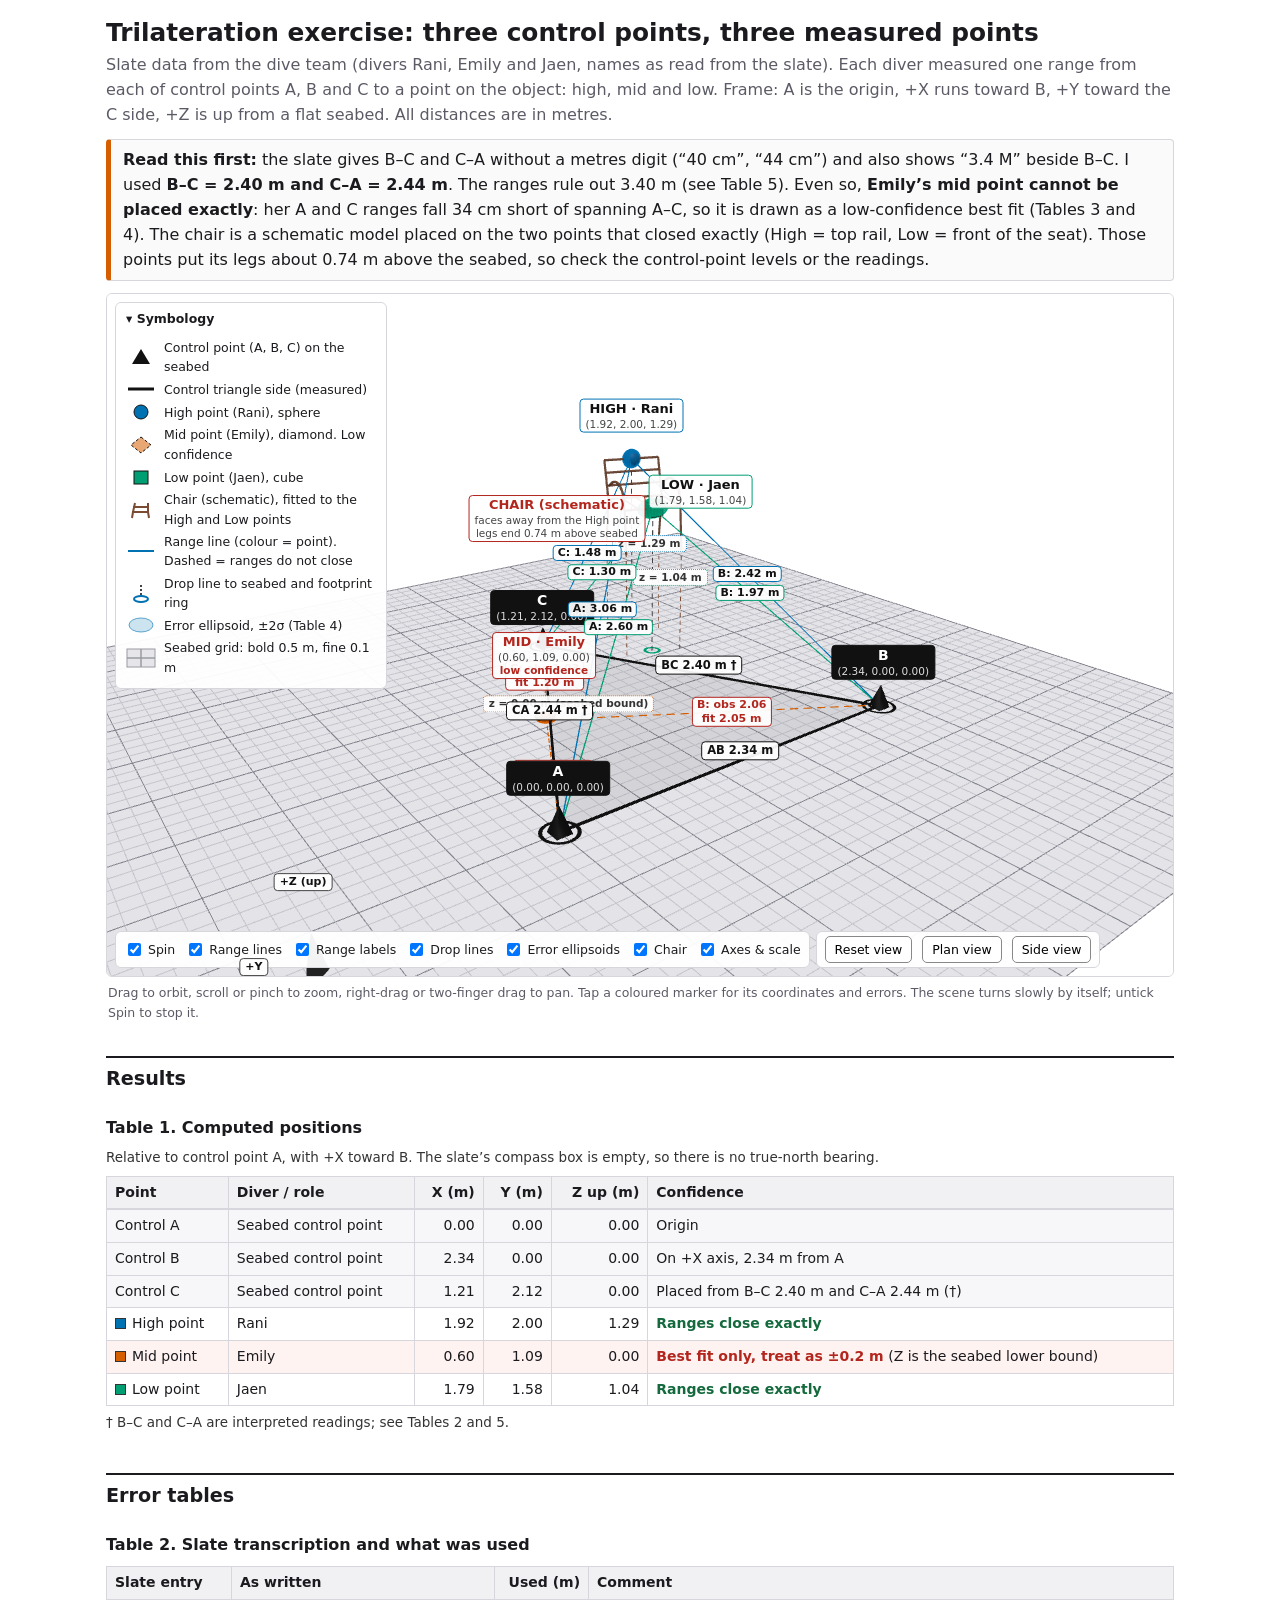
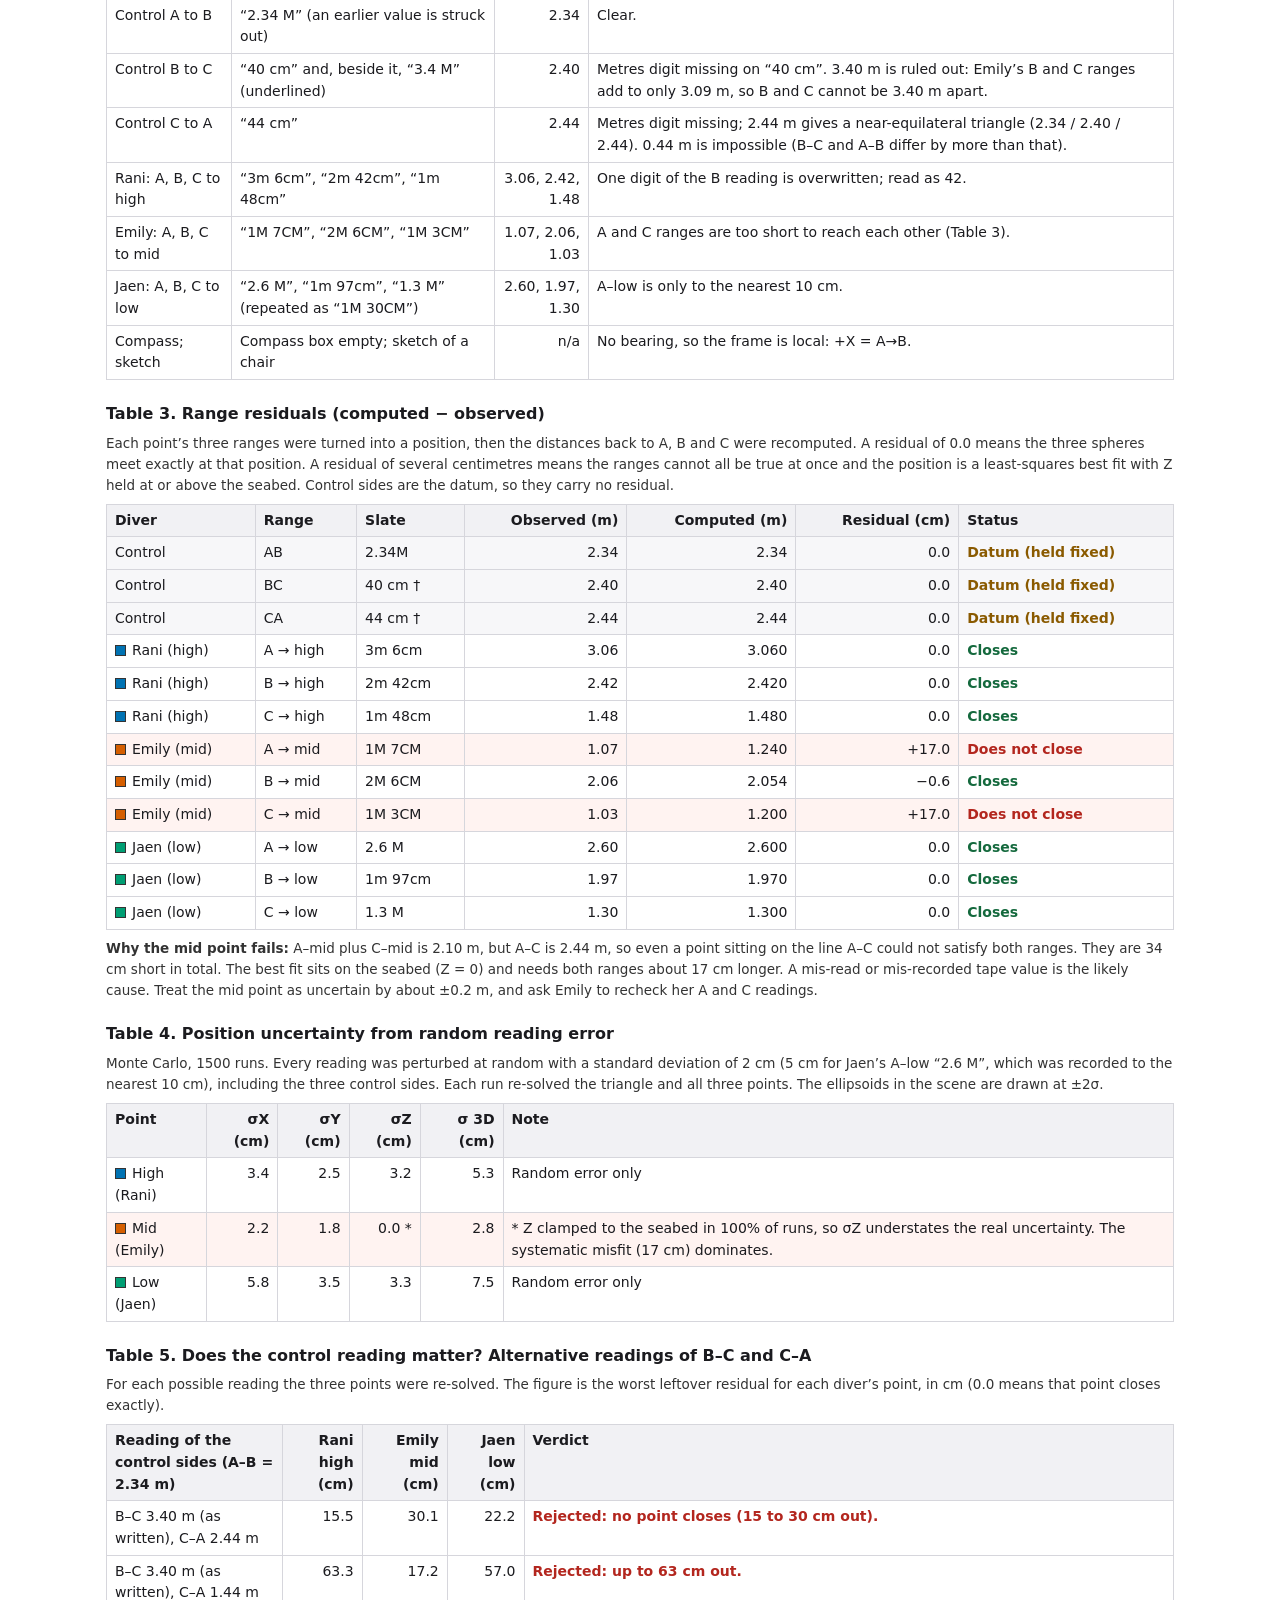
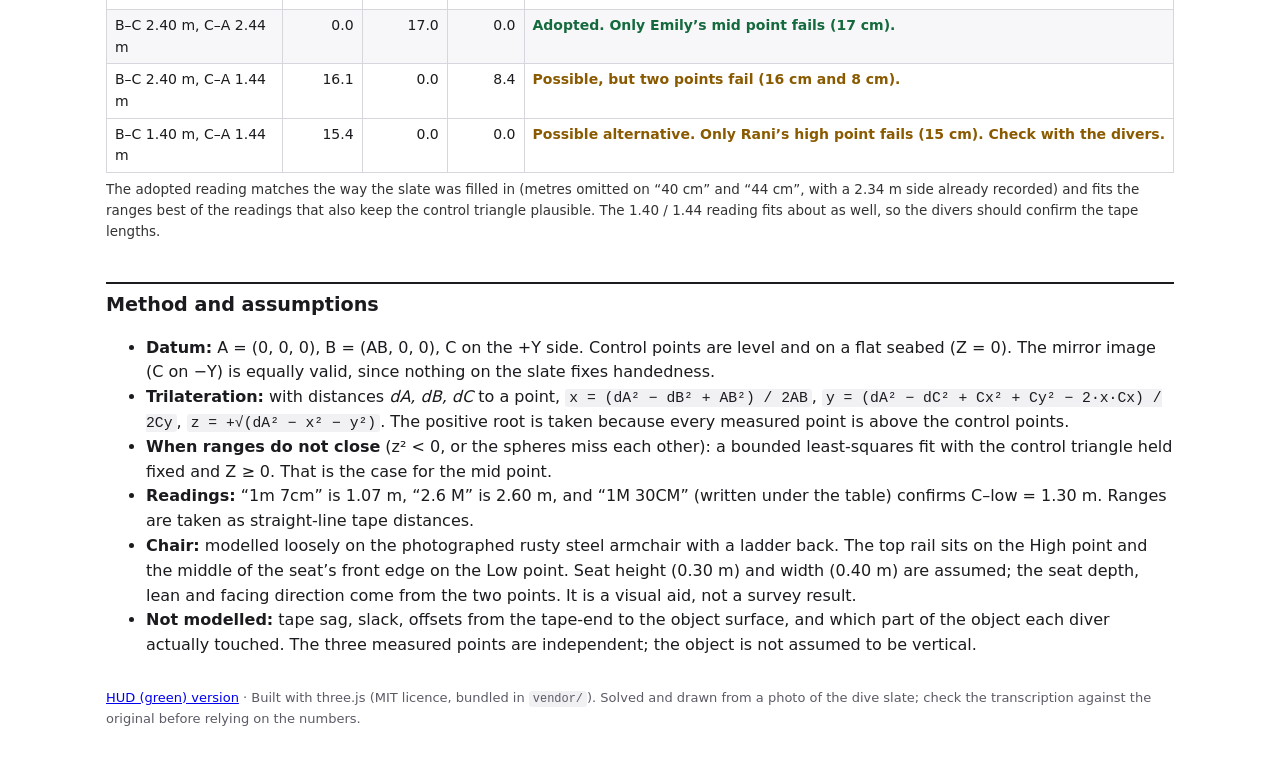
==== commit b863f1e0: "Trilateration: add green HUD edition (hud.html), cross-link versions Co-Authored-By: Claude Sonnet 5" ====
--- a/docs/trilateration/index.html
+++ b/docs/trilateration/index.html
@@ -157,7 +157,7 @@
   </ul>
 </section>
 </main>
-<footer>Built with three.js (MIT licence, bundled in <code>vendor/</code>). Solved and drawn from a photo of the dive slate; check the transcription against the original before relying on the numbers.</footer>
+<footer><a href="hud.html">HUD (green) version</a> · Built with three.js (MIT licence, bundled in <code>vendor/</code>). Solved and drawn from a photo of the dive slate; check the transcription against the original before relying on the numbers.</footer>
 
 <script type="module">
 import * as THREE from 'three';
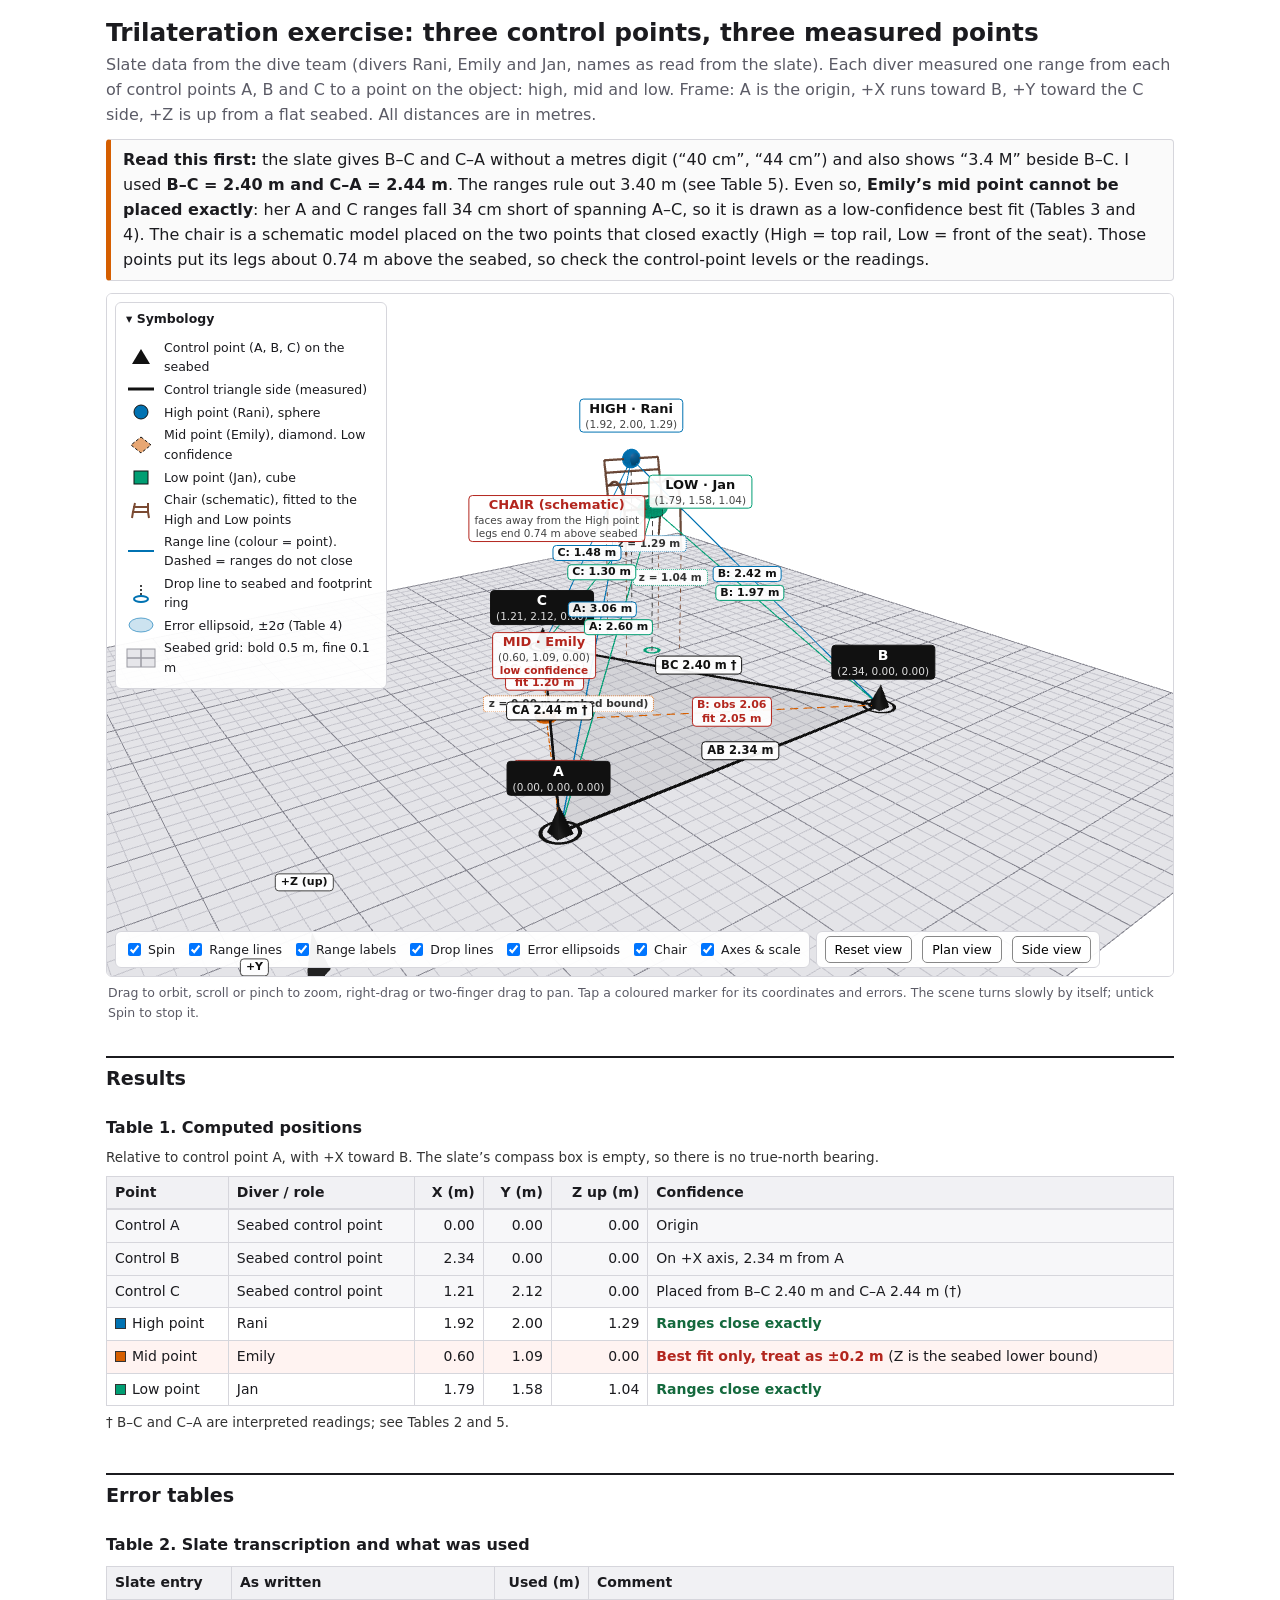
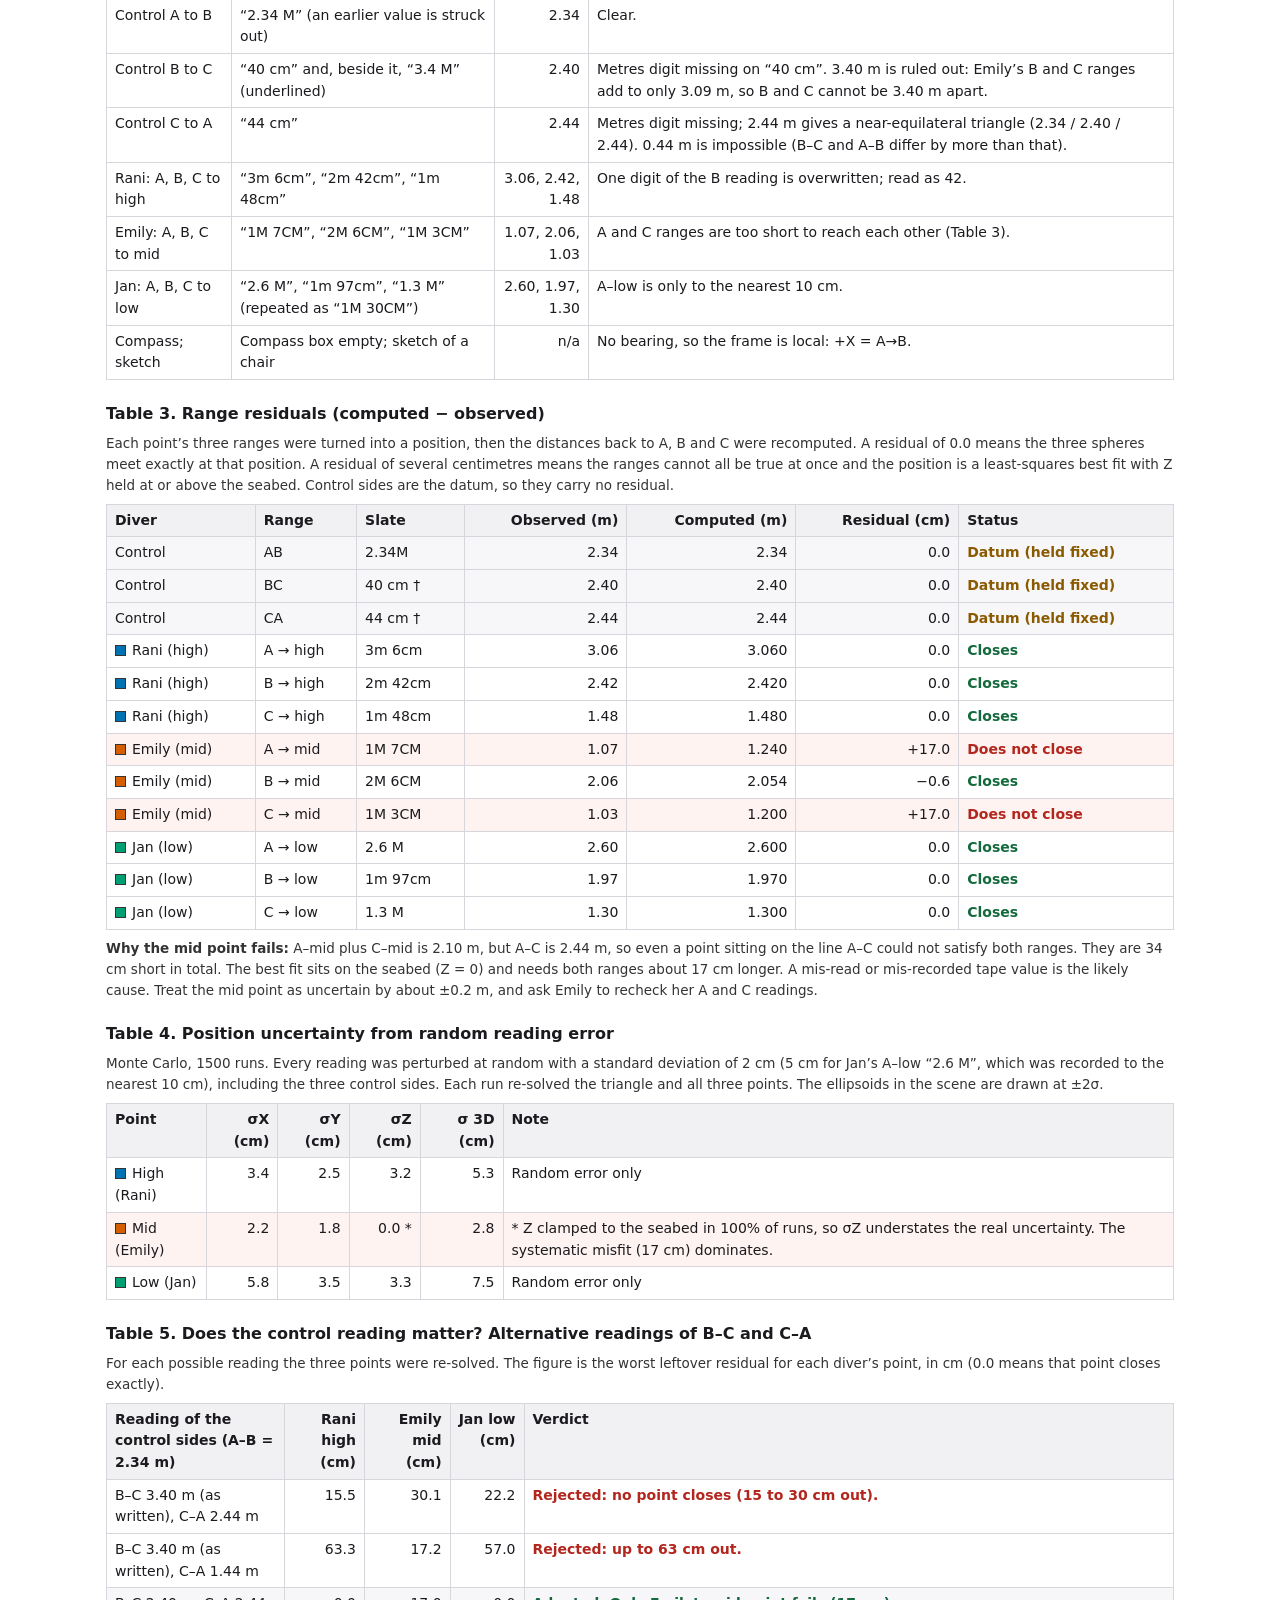
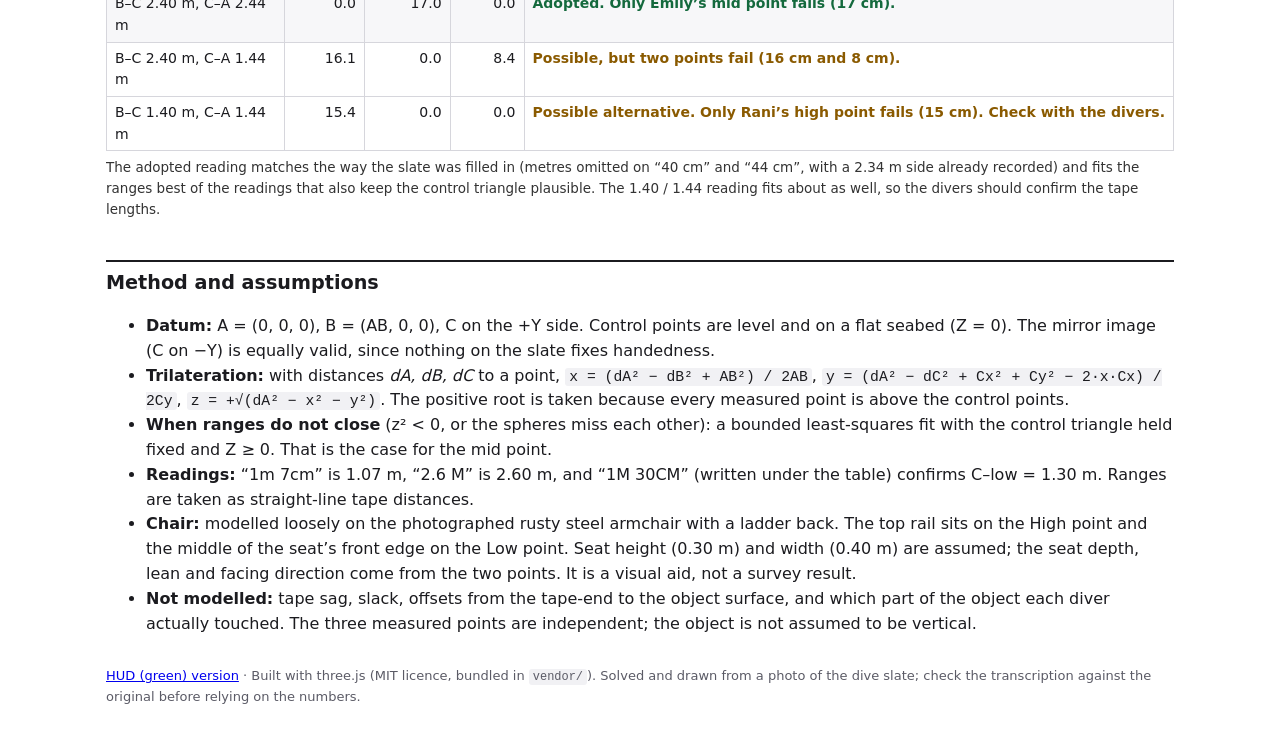
==== commit 3bb870e8: "Trilateration: rename diver Jaen to Jan Co-Authored-By: Claude Sonnet 5.5 <noreply@anthropic.com> Cl" ====
--- a/docs/trilateration/index.html
+++ b/docs/trilateration/index.html
@@ -81,7 +81,7 @@
 <body>
 <header>
   <h1>Trilateration exercise: three control points, three measured points</h1>
-  <p class="sub">Slate data from the dive team (divers Rani, Emily and Jaen, names as read from the slate). Each diver measured one range from each of control points A, B and C to a point on the object: high, mid and low. Frame: A is the origin, +X runs toward B, +Y toward the C side, +Z is up from a flat seabed. All distances are in metres.</p>
+  <p class="sub">Slate data from the dive team (divers Rani, Emily and Jan, names as read from the slate). Each diver measured one range from each of control points A, B and C to a point on the object: high, mid and low. Frame: A is the origin, +X runs toward B, +Y toward the C side, +Z is up from a flat seabed. All distances are in metres.</p>
   <div class="callout"><b>Read this first:</b> the slate gives B–C and C–A without a metres digit (“40 cm”, “44 cm”) and also shows “3.4 M” beside B–C. I used <b>B–C = 2.40 m and C–A = 2.44 m</b>. The ranges rule out 3.40 m (see Table 5). Even so, <b>Emily’s mid point cannot be placed exactly</b>: her A and C ranges fall 34 cm short of spanning A–C, so it is drawn as a low-confidence best fit (Tables 3 and 4). The chair is a schematic model placed on the two points that closed exactly (High = top rail, Low = front of the seat). Those points put its legs about 0.74 m above the seabed, so check the control-point levels or the readings.</div>
 </header>
 
@@ -95,7 +95,7 @@
         <li><svg viewBox="0 0 30 20"><line x1="2" y1="10" x2="28" y2="10" stroke="#111" stroke-width="3"/></svg>Control triangle side (measured)</li>
         <li><svg viewBox="0 0 30 20"><circle cx="15" cy="10" r="7" fill="#0072B2" stroke="#111"/></svg>High point (Rani), sphere</li>
         <li><svg viewBox="0 0 30 20"><polygon points="15,2 25,10 15,18 5,10" fill="#D55E00" fill-opacity=".55" stroke="#111" stroke-dasharray="3 2"/></svg>Mid point (Emily), diamond. Low confidence</li>
-        <li><svg viewBox="0 0 30 20"><rect x="8" y="4" width="14" height="13" fill="#009E73" stroke="#111"/></svg>Low point (Jaen), cube</li>
+        <li><svg viewBox="0 0 30 20"><rect x="8" y="4" width="14" height="13" fill="#009E73" stroke="#111"/></svg>Low point (Jan), cube</li>
         <li><svg viewBox="0 0 30 20"><path d="M9 3 L7 12 L22 12 L22 3 M7 12 L6 18 M22 12 L23 18 M7 7 H22" fill="none" stroke="#7a4a32" stroke-width="2"/></svg>Chair (schematic), fitted to the High and Low points</li>
         <li><svg viewBox="0 0 30 20"><line x1="2" y1="10" x2="28" y2="10" stroke="#0072B2" stroke-width="2"/></svg>Range line (colour = point). Dashed = ranges do not close</li>
         <li><svg viewBox="0 0 30 20"><line x1="15" y1="2" x2="15" y2="14" stroke="#444" stroke-width="2" stroke-dasharray="2 2"/><ellipse cx="15" cy="16" rx="7" ry="3" fill="none" stroke="#0072B2" stroke-width="2"/></svg>Drop line to seabed and footprint ring</li>
@@ -125,24 +125,24 @@
   <h2>Results</h2>
   <h3>Table 1. Computed positions</h3>
   <p class="note">Relative to control point A, with +X toward B. The slate’s compass box is empty, so there is no true-north bearing.</p>
-  <div class="tw"><table><caption class="sr">Computed coordinates in metres</caption><thead><tr><th class="l">Point</th><th class="l">Diver / role</th><th>X (m)</th><th>Y (m)</th><th>Z up (m)</th><th class="l">Confidence</th></tr></thead><tbody><tr class="ctl"><td>Control A</td><td class="l">Seabed control point</td><td>0.00</td><td>0.00</td><td>0.00</td><td class="l">Origin</td></tr><tr class="ctl"><td>Control B</td><td class="l">Seabed control point</td><td>2.34</td><td>0.00</td><td>0.00</td><td class="l">On +X axis, 2.34 m from A</td></tr><tr class="ctl"><td>Control C</td><td class="l">Seabed control point</td><td>1.21</td><td>2.12</td><td>0.00</td><td class="l">Placed from B–C 2.40 m and C–A 2.44 m (†)</td></tr><tr><td><span class="sw" style="background:#0072B2"></span>High point</td><td class="l">Rani</td><td>1.92</td><td>2.00</td><td>1.29</td><td class="l"><span class="st ok">Ranges close exactly</span></td></tr><tr class=flag><td><span class="sw" style="background:#D55E00"></span>Mid point</td><td class="l">Emily</td><td>0.60</td><td>1.09</td><td>0.00</td><td class="l"><span class="st bad">Best fit only, treat as ±0.2 m</span> (Z is the seabed lower bound)</td></tr><tr><td><span class="sw" style="background:#009E73"></span>Low point</td><td class="l">Jaen</td><td>1.79</td><td>1.58</td><td>1.04</td><td class="l"><span class="st ok">Ranges close exactly</span></td></tr></tbody></table><p class="note">† B–C and C–A are interpreted readings; see Tables 2 and 5.</p></div>
+  <div class="tw"><table><caption class="sr">Computed coordinates in metres</caption><thead><tr><th class="l">Point</th><th class="l">Diver / role</th><th>X (m)</th><th>Y (m)</th><th>Z up (m)</th><th class="l">Confidence</th></tr></thead><tbody><tr class="ctl"><td>Control A</td><td class="l">Seabed control point</td><td>0.00</td><td>0.00</td><td>0.00</td><td class="l">Origin</td></tr><tr class="ctl"><td>Control B</td><td class="l">Seabed control point</td><td>2.34</td><td>0.00</td><td>0.00</td><td class="l">On +X axis, 2.34 m from A</td></tr><tr class="ctl"><td>Control C</td><td class="l">Seabed control point</td><td>1.21</td><td>2.12</td><td>0.00</td><td class="l">Placed from B–C 2.40 m and C–A 2.44 m (†)</td></tr><tr><td><span class="sw" style="background:#0072B2"></span>High point</td><td class="l">Rani</td><td>1.92</td><td>2.00</td><td>1.29</td><td class="l"><span class="st ok">Ranges close exactly</span></td></tr><tr class=flag><td><span class="sw" style="background:#D55E00"></span>Mid point</td><td class="l">Emily</td><td>0.60</td><td>1.09</td><td>0.00</td><td class="l"><span class="st bad">Best fit only, treat as ±0.2 m</span> (Z is the seabed lower bound)</td></tr><tr><td><span class="sw" style="background:#009E73"></span>Low point</td><td class="l">Jan</td><td>1.79</td><td>1.58</td><td>1.04</td><td class="l"><span class="st ok">Ranges close exactly</span></td></tr></tbody></table><p class="note">† B–C and C–A are interpreted readings; see Tables 2 and 5.</p></div>
 
   <h2>Error tables</h2>
   <h3>Table 2. Slate transcription and what was used</h3>
-  <div class="tw"><table><thead><tr><th class="l">Slate entry</th><th class="l">As written</th><th>Used (m)</th><th class="l">Comment</th></tr></thead><tbody><tr><td>Control A to B</td><td class="l">“2.34 M” (an earlier value is struck out)</td><td>2.34</td><td class="l">Clear.</td></tr><tr><td>Control B to C</td><td class="l">“40 cm” and, beside it, “3.4 M” (underlined)</td><td>2.40</td><td class="l">Metres digit missing on “40 cm”. 3.40 m is ruled out: Emily’s B and C ranges add to only 3.09 m, so B and C cannot be 3.40 m apart.</td></tr><tr><td>Control C to A</td><td class="l">“44 cm”</td><td>2.44</td><td class="l">Metres digit missing; 2.44 m gives a near-equilateral triangle (2.34 / 2.40 / 2.44). 0.44 m is impossible (B–C and A–B differ by more than that).</td></tr><tr><td>Rani: A, B, C to high</td><td class="l">“3m 6cm”, “2m 42cm”, “1m 48cm”</td><td>3.06, 2.42, 1.48</td><td class="l">One digit of the B reading is overwritten; read as 42.</td></tr><tr><td>Emily: A, B, C to mid</td><td class="l">“1M 7CM”, “2M 6CM”, “1M 3CM”</td><td>1.07, 2.06, 1.03</td><td class="l">A and C ranges are too short to reach each other (Table 3).</td></tr><tr><td>Jaen: A, B, C to low</td><td class="l">“2.6 M”, “1m 97cm”, “1.3 M” (repeated as “1M 30CM”)</td><td>2.60, 1.97, 1.30</td><td class="l">A–low is only to the nearest 10 cm.</td></tr><tr><td>Compass; sketch</td><td class="l">Compass box empty; sketch of a chair</td><td>n/a</td><td class="l">No bearing, so the frame is local: +X = A→B.</td></tr></tbody></table></div>
+  <div class="tw"><table><thead><tr><th class="l">Slate entry</th><th class="l">As written</th><th>Used (m)</th><th class="l">Comment</th></tr></thead><tbody><tr><td>Control A to B</td><td class="l">“2.34 M” (an earlier value is struck out)</td><td>2.34</td><td class="l">Clear.</td></tr><tr><td>Control B to C</td><td class="l">“40 cm” and, beside it, “3.4 M” (underlined)</td><td>2.40</td><td class="l">Metres digit missing on “40 cm”. 3.40 m is ruled out: Emily’s B and C ranges add to only 3.09 m, so B and C cannot be 3.40 m apart.</td></tr><tr><td>Control C to A</td><td class="l">“44 cm”</td><td>2.44</td><td class="l">Metres digit missing; 2.44 m gives a near-equilateral triangle (2.34 / 2.40 / 2.44). 0.44 m is impossible (B–C and A–B differ by more than that).</td></tr><tr><td>Rani: A, B, C to high</td><td class="l">“3m 6cm”, “2m 42cm”, “1m 48cm”</td><td>3.06, 2.42, 1.48</td><td class="l">One digit of the B reading is overwritten; read as 42.</td></tr><tr><td>Emily: A, B, C to mid</td><td class="l">“1M 7CM”, “2M 6CM”, “1M 3CM”</td><td>1.07, 2.06, 1.03</td><td class="l">A and C ranges are too short to reach each other (Table 3).</td></tr><tr><td>Jan: A, B, C to low</td><td class="l">“2.6 M”, “1m 97cm”, “1.3 M” (repeated as “1M 30CM”)</td><td>2.60, 1.97, 1.30</td><td class="l">A–low is only to the nearest 10 cm.</td></tr><tr><td>Compass; sketch</td><td class="l">Compass box empty; sketch of a chair</td><td>n/a</td><td class="l">No bearing, so the frame is local: +X = A→B.</td></tr></tbody></table></div>
 
   <h3>Table 3. Range residuals (computed − observed)</h3>
   <p class="note">Each point’s three ranges were turned into a position, then the distances back to A, B and C were recomputed. A residual of 0.0 means the three spheres meet exactly at that position. A residual of several centimetres means the ranges cannot all be true at once and the position is a least-squares best fit with Z held at or above the seabed. Control sides are the datum, so they carry no residual.</p>
-  <div class="tw"><table><thead><tr><th class="l">Diver</th><th class="l">Range</th><th class="l">Slate</th><th>Observed (m)</th><th>Computed (m)</th><th>Residual (cm)</th><th class="l">Status</th></tr></thead><tbody><tr class="ctl"><td class="l">Control</td><td class="l">AB</td><td class="l">2.34M</td><td>2.34</td><td>2.34</td><td>0.0</td><td class="l"><span class="st mid">Datum (held fixed)</span></td></tr><tr class="ctl"><td class="l">Control</td><td class="l">BC</td><td class="l">40 cm †</td><td>2.40</td><td>2.40</td><td>0.0</td><td class="l"><span class="st mid">Datum (held fixed)</span></td></tr><tr class="ctl"><td class="l">Control</td><td class="l">CA</td><td class="l">44 cm †</td><td>2.44</td><td>2.44</td><td>0.0</td><td class="l"><span class="st mid">Datum (held fixed)</span></td></tr><tr><td class="l"><span class="sw" style="background:#0072B2"></span>Rani (high)</td><td class="l">A → high</td><td class="l">3m 6cm</td><td>3.06</td><td>3.060</td><td>0.0</td><td class="l"><span class="st ok">Closes</span></td></tr><tr><td class="l"><span class="sw" style="background:#0072B2"></span>Rani (high)</td><td class="l">B → high</td><td class="l">2m 42cm</td><td>2.42</td><td>2.420</td><td>0.0</td><td class="l"><span class="st ok">Closes</span></td></tr><tr><td class="l"><span class="sw" style="background:#0072B2"></span>Rani (high)</td><td class="l">C → high</td><td class="l">1m 48cm</td><td>1.48</td><td>1.480</td><td>0.0</td><td class="l"><span class="st ok">Closes</span></td></tr><tr class=flag><td class="l"><span class="sw" style="background:#D55E00"></span>Emily (mid)</td><td class="l">A → mid</td><td class="l">1M 7CM</td><td>1.07</td><td>1.240</td><td>+17.0</td><td class="l"><span class="st bad">Does not close</span></td></tr><tr><td class="l"><span class="sw" style="background:#D55E00"></span>Emily (mid)</td><td class="l">B → mid</td><td class="l">2M 6CM</td><td>2.06</td><td>2.054</td><td>−0.6</td><td class="l"><span class="st ok">Closes</span></td></tr><tr class=flag><td class="l"><span class="sw" style="background:#D55E00"></span>Emily (mid)</td><td class="l">C → mid</td><td class="l">1M 3CM</td><td>1.03</td><td>1.200</td><td>+17.0</td><td class="l"><span class="st bad">Does not close</span></td></tr><tr><td class="l"><span class="sw" style="background:#009E73"></span>Jaen (low)</td><td class="l">A → low</td><td class="l">2.6 M</td><td>2.60</td><td>2.600</td><td>0.0</td><td class="l"><span class="st ok">Closes</span></td></tr><tr><td class="l"><span class="sw" style="background:#009E73"></span>Jaen (low)</td><td class="l">B → low</td><td class="l">1m 97cm</td><td>1.97</td><td>1.970</td><td>0.0</td><td class="l"><span class="st ok">Closes</span></td></tr><tr><td class="l"><span class="sw" style="background:#009E73"></span>Jaen (low)</td><td class="l">C → low</td><td class="l">1.3 M</td><td>1.30</td><td>1.300</td><td>0.0</td><td class="l"><span class="st ok">Closes</span></td></tr></tbody></table></div>
+  <div class="tw"><table><thead><tr><th class="l">Diver</th><th class="l">Range</th><th class="l">Slate</th><th>Observed (m)</th><th>Computed (m)</th><th>Residual (cm)</th><th class="l">Status</th></tr></thead><tbody><tr class="ctl"><td class="l">Control</td><td class="l">AB</td><td class="l">2.34M</td><td>2.34</td><td>2.34</td><td>0.0</td><td class="l"><span class="st mid">Datum (held fixed)</span></td></tr><tr class="ctl"><td class="l">Control</td><td class="l">BC</td><td class="l">40 cm †</td><td>2.40</td><td>2.40</td><td>0.0</td><td class="l"><span class="st mid">Datum (held fixed)</span></td></tr><tr class="ctl"><td class="l">Control</td><td class="l">CA</td><td class="l">44 cm †</td><td>2.44</td><td>2.44</td><td>0.0</td><td class="l"><span class="st mid">Datum (held fixed)</span></td></tr><tr><td class="l"><span class="sw" style="background:#0072B2"></span>Rani (high)</td><td class="l">A → high</td><td class="l">3m 6cm</td><td>3.06</td><td>3.060</td><td>0.0</td><td class="l"><span class="st ok">Closes</span></td></tr><tr><td class="l"><span class="sw" style="background:#0072B2"></span>Rani (high)</td><td class="l">B → high</td><td class="l">2m 42cm</td><td>2.42</td><td>2.420</td><td>0.0</td><td class="l"><span class="st ok">Closes</span></td></tr><tr><td class="l"><span class="sw" style="background:#0072B2"></span>Rani (high)</td><td class="l">C → high</td><td class="l">1m 48cm</td><td>1.48</td><td>1.480</td><td>0.0</td><td class="l"><span class="st ok">Closes</span></td></tr><tr class=flag><td class="l"><span class="sw" style="background:#D55E00"></span>Emily (mid)</td><td class="l">A → mid</td><td class="l">1M 7CM</td><td>1.07</td><td>1.240</td><td>+17.0</td><td class="l"><span class="st bad">Does not close</span></td></tr><tr><td class="l"><span class="sw" style="background:#D55E00"></span>Emily (mid)</td><td class="l">B → mid</td><td class="l">2M 6CM</td><td>2.06</td><td>2.054</td><td>−0.6</td><td class="l"><span class="st ok">Closes</span></td></tr><tr class=flag><td class="l"><span class="sw" style="background:#D55E00"></span>Emily (mid)</td><td class="l">C → mid</td><td class="l">1M 3CM</td><td>1.03</td><td>1.200</td><td>+17.0</td><td class="l"><span class="st bad">Does not close</span></td></tr><tr><td class="l"><span class="sw" style="background:#009E73"></span>Jan (low)</td><td class="l">A → low</td><td class="l">2.6 M</td><td>2.60</td><td>2.600</td><td>0.0</td><td class="l"><span class="st ok">Closes</span></td></tr><tr><td class="l"><span class="sw" style="background:#009E73"></span>Jan (low)</td><td class="l">B → low</td><td class="l">1m 97cm</td><td>1.97</td><td>1.970</td><td>0.0</td><td class="l"><span class="st ok">Closes</span></td></tr><tr><td class="l"><span class="sw" style="background:#009E73"></span>Jan (low)</td><td class="l">C → low</td><td class="l">1.3 M</td><td>1.30</td><td>1.300</td><td>0.0</td><td class="l"><span class="st ok">Closes</span></td></tr></tbody></table></div>
   <p class="note"><b>Why the mid point fails:</b> A–mid plus C–mid is 2.10 m, but A–C is 2.44 m, so even a point sitting on the line A–C could not satisfy both ranges. They are 34 cm short in total. The best fit sits on the seabed (Z = 0) and needs both ranges about 17 cm longer. A mis-read or mis-recorded tape value is the likely cause. Treat the mid point as uncertain by about ±0.2 m, and ask Emily to recheck her A and C readings.</p>
 
   <h3>Table 4. Position uncertainty from random reading error</h3>
-  <p class="note">Monte Carlo, 1500 runs. Every reading was perturbed at random with a standard deviation of 2 cm (5 cm for Jaen’s A–low “2.6 M”, which was recorded to the nearest 10 cm), including the three control sides. Each run re-solved the triangle and all three points. The ellipsoids in the scene are drawn at ±2σ.</p>
-  <div class="tw"><table><thead><tr><th class="l">Point</th><th>σX (cm)</th><th>σY (cm)</th><th>σZ (cm)</th><th>σ 3D (cm)</th><th class="l">Note</th></tr></thead><tbody><tr><td class="l"><span class="sw" style="background:#0072B2"></span>High (Rani)</td><td>3.4</td><td>2.5</td><td>3.2</td><td>5.3</td><td class="l">Random error only</td></tr><tr class=flag><td class="l"><span class="sw" style="background:#D55E00"></span>Mid (Emily)</td><td>2.2</td><td>1.8</td><td>0.0 *</td><td>2.8</td><td class="l">* Z clamped to the seabed in 100% of runs, so σZ understates the real uncertainty. The systematic misfit (17 cm) dominates.</td></tr><tr><td class="l"><span class="sw" style="background:#009E73"></span>Low (Jaen)</td><td>5.8</td><td>3.5</td><td>3.3</td><td>7.5</td><td class="l">Random error only</td></tr></tbody></table></div>
+  <p class="note">Monte Carlo, 1500 runs. Every reading was perturbed at random with a standard deviation of 2 cm (5 cm for Jan’s A–low “2.6 M”, which was recorded to the nearest 10 cm), including the three control sides. Each run re-solved the triangle and all three points. The ellipsoids in the scene are drawn at ±2σ.</p>
+  <div class="tw"><table><thead><tr><th class="l">Point</th><th>σX (cm)</th><th>σY (cm)</th><th>σZ (cm)</th><th>σ 3D (cm)</th><th class="l">Note</th></tr></thead><tbody><tr><td class="l"><span class="sw" style="background:#0072B2"></span>High (Rani)</td><td>3.4</td><td>2.5</td><td>3.2</td><td>5.3</td><td class="l">Random error only</td></tr><tr class=flag><td class="l"><span class="sw" style="background:#D55E00"></span>Mid (Emily)</td><td>2.2</td><td>1.8</td><td>0.0 *</td><td>2.8</td><td class="l">* Z clamped to the seabed in 100% of runs, so σZ understates the real uncertainty. The systematic misfit (17 cm) dominates.</td></tr><tr><td class="l"><span class="sw" style="background:#009E73"></span>Low (Jan)</td><td>5.8</td><td>3.5</td><td>3.3</td><td>7.5</td><td class="l">Random error only</td></tr></tbody></table></div>
 
   <h3>Table 5. Does the control reading matter? Alternative readings of B–C and C–A</h3>
   <p class="note">For each possible reading the three points were re-solved. The figure is the worst leftover residual for each diver’s point, in cm (0.0 means that point closes exactly).</p>
-  <div class="tw"><table><thead><tr><th class="l">Reading of the control sides (A–B = 2.34 m)</th><th>Rani high (cm)</th><th>Emily mid (cm)</th><th>Jaen low (cm)</th><th class="l">Verdict</th></tr></thead><tbody><tr><td class="l">B–C 3.40 m (as written), C–A 2.44 m</td><td>15.5</td><td>30.1</td><td>22.2</td><td class="l"><span class="st bad">Rejected: no point closes (15 to 30 cm out).</span></td></tr><tr><td class="l">B–C 3.40 m (as written), C–A 1.44 m</td><td>63.3</td><td>17.2</td><td>57.0</td><td class="l"><span class="st bad">Rejected: up to 63 cm out.</span></td></tr><tr class=ctl><td class="l">B–C 2.40 m, C–A 2.44 m</td><td>0.0</td><td>17.0</td><td>0.0</td><td class="l"><span class="st ok"><b>Adopted.</b> Only Emily’s mid point fails (17 cm).</span></td></tr><tr><td class="l">B–C 2.40 m, C–A 1.44 m</td><td>16.1</td><td>0.0</td><td>8.4</td><td class="l"><span class="st mid">Possible, but two points fail (16 cm and 8 cm).</span></td></tr><tr><td class="l">B–C 1.40 m, C–A 1.44 m</td><td>15.4</td><td>0.0</td><td>0.0</td><td class="l"><span class="st mid">Possible alternative. Only Rani’s high point fails (15 cm). Check with the divers.</span></td></tr></tbody></table><p class="note">The adopted reading matches the way the slate was filled in (metres omitted on “40 cm” and “44 cm”, with a 2.34 m side already recorded) and fits the ranges best of the readings that also keep the control triangle plausible. The 1.40 / 1.44 reading fits about as well, so the divers should confirm the tape lengths.</p></div>
+  <div class="tw"><table><thead><tr><th class="l">Reading of the control sides (A–B = 2.34 m)</th><th>Rani high (cm)</th><th>Emily mid (cm)</th><th>Jan low (cm)</th><th class="l">Verdict</th></tr></thead><tbody><tr><td class="l">B–C 3.40 m (as written), C–A 2.44 m</td><td>15.5</td><td>30.1</td><td>22.2</td><td class="l"><span class="st bad">Rejected: no point closes (15 to 30 cm out).</span></td></tr><tr><td class="l">B–C 3.40 m (as written), C–A 1.44 m</td><td>63.3</td><td>17.2</td><td>57.0</td><td class="l"><span class="st bad">Rejected: up to 63 cm out.</span></td></tr><tr class=ctl><td class="l">B–C 2.40 m, C–A 2.44 m</td><td>0.0</td><td>17.0</td><td>0.0</td><td class="l"><span class="st ok"><b>Adopted.</b> Only Emily’s mid point fails (17 cm).</span></td></tr><tr><td class="l">B–C 2.40 m, C–A 1.44 m</td><td>16.1</td><td>0.0</td><td>8.4</td><td class="l"><span class="st mid">Possible, but two points fail (16 cm and 8 cm).</span></td></tr><tr><td class="l">B–C 1.40 m, C–A 1.44 m</td><td>15.4</td><td>0.0</td><td>0.0</td><td class="l"><span class="st mid">Possible alternative. Only Rani’s high point fails (15 cm). Check with the divers.</span></td></tr></tbody></table><p class="note">The adopted reading matches the way the slate was filled in (metres omitted on “40 cm” and “44 cm”, with a 2.34 m side already recorded) and fits the ranges best of the readings that also keep the control triangle plausible. The 1.40 / 1.44 reading fits about as well, so the divers should confirm the tape lengths.</p></div>
 </section>
 
 <section>
@@ -304,7 +304,7 @@
 const META = {
   top: { name: 'HIGH', diver: 'Rani',  color: '#0072B2' },
   mid: { name: 'MID',  diver: 'Emily', color: '#D55E00', flag: true },
-  bot: { name: 'LOW',  diver: 'Jaen',  color: '#009E73' }
+  bot: { name: 'LOW',  diver: 'Jan',  color: '#009E73' }
 };
 const pickables = [];
 const markers = {};
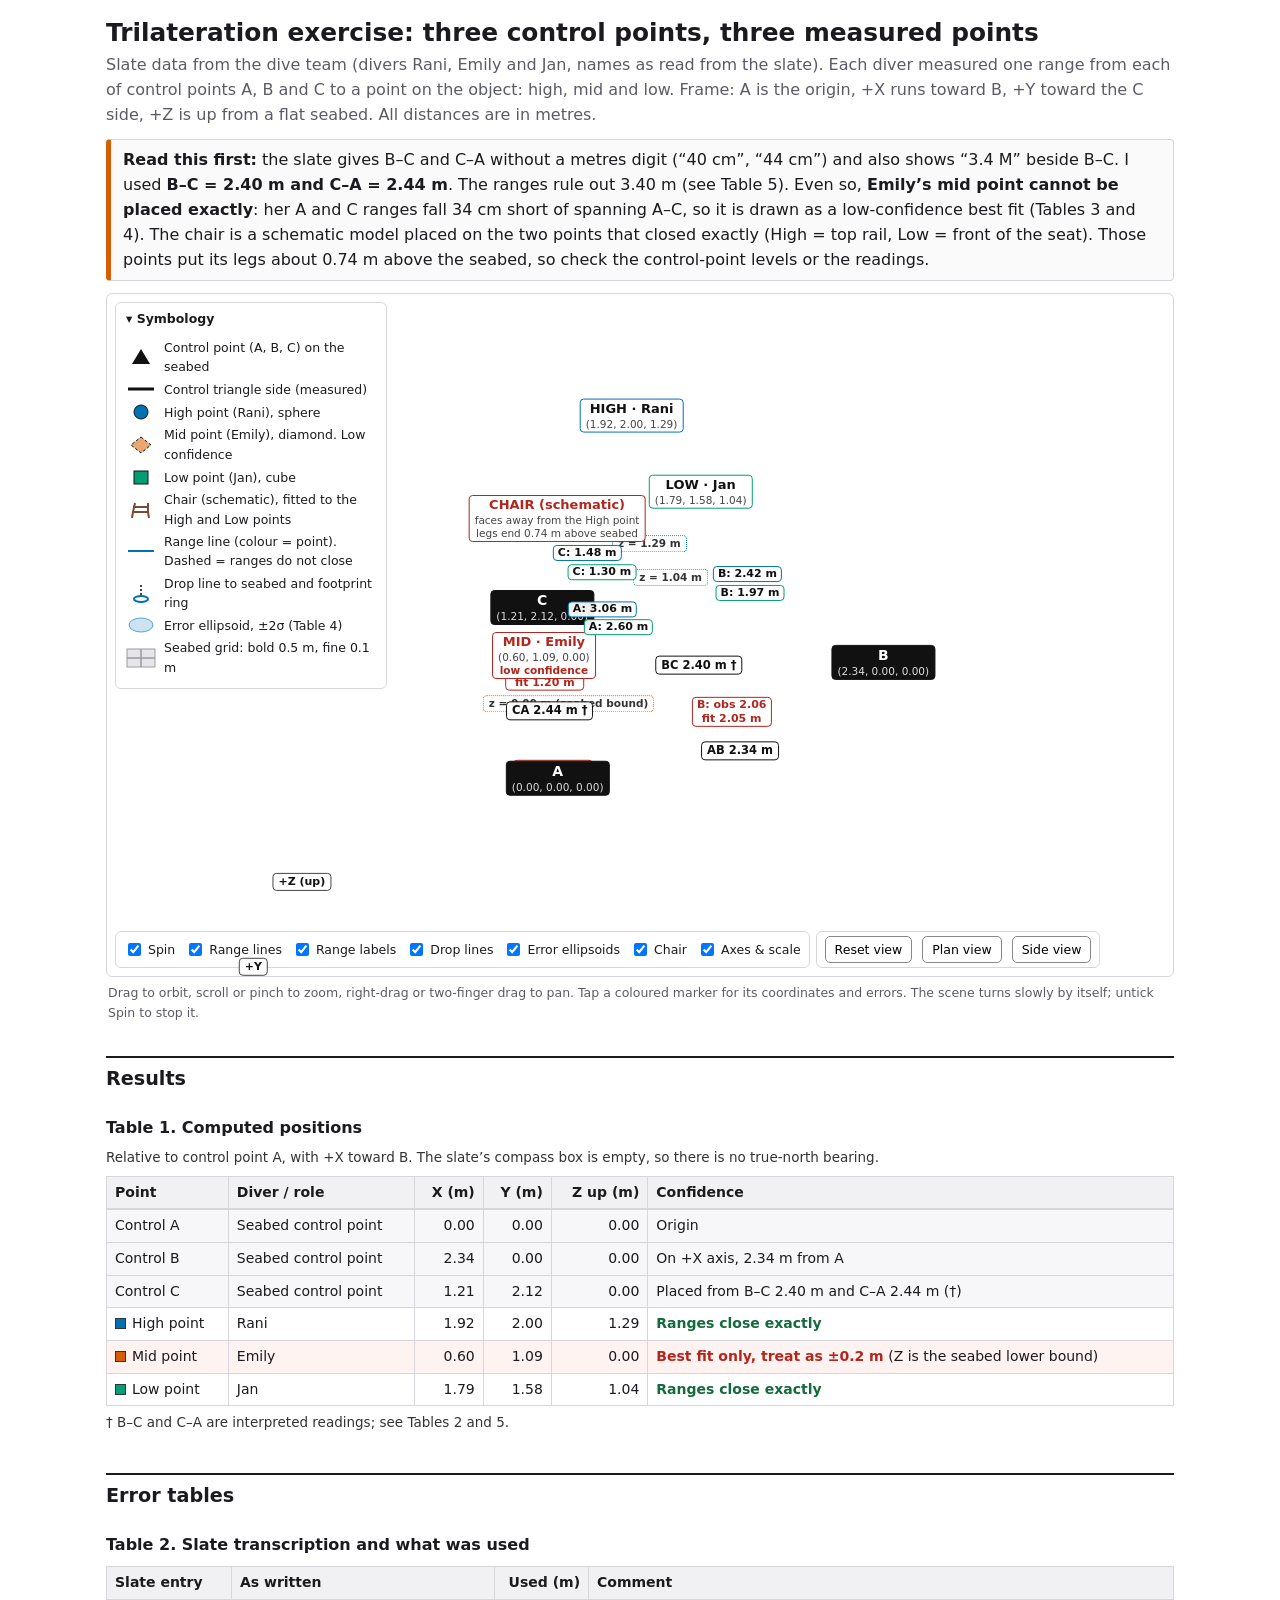
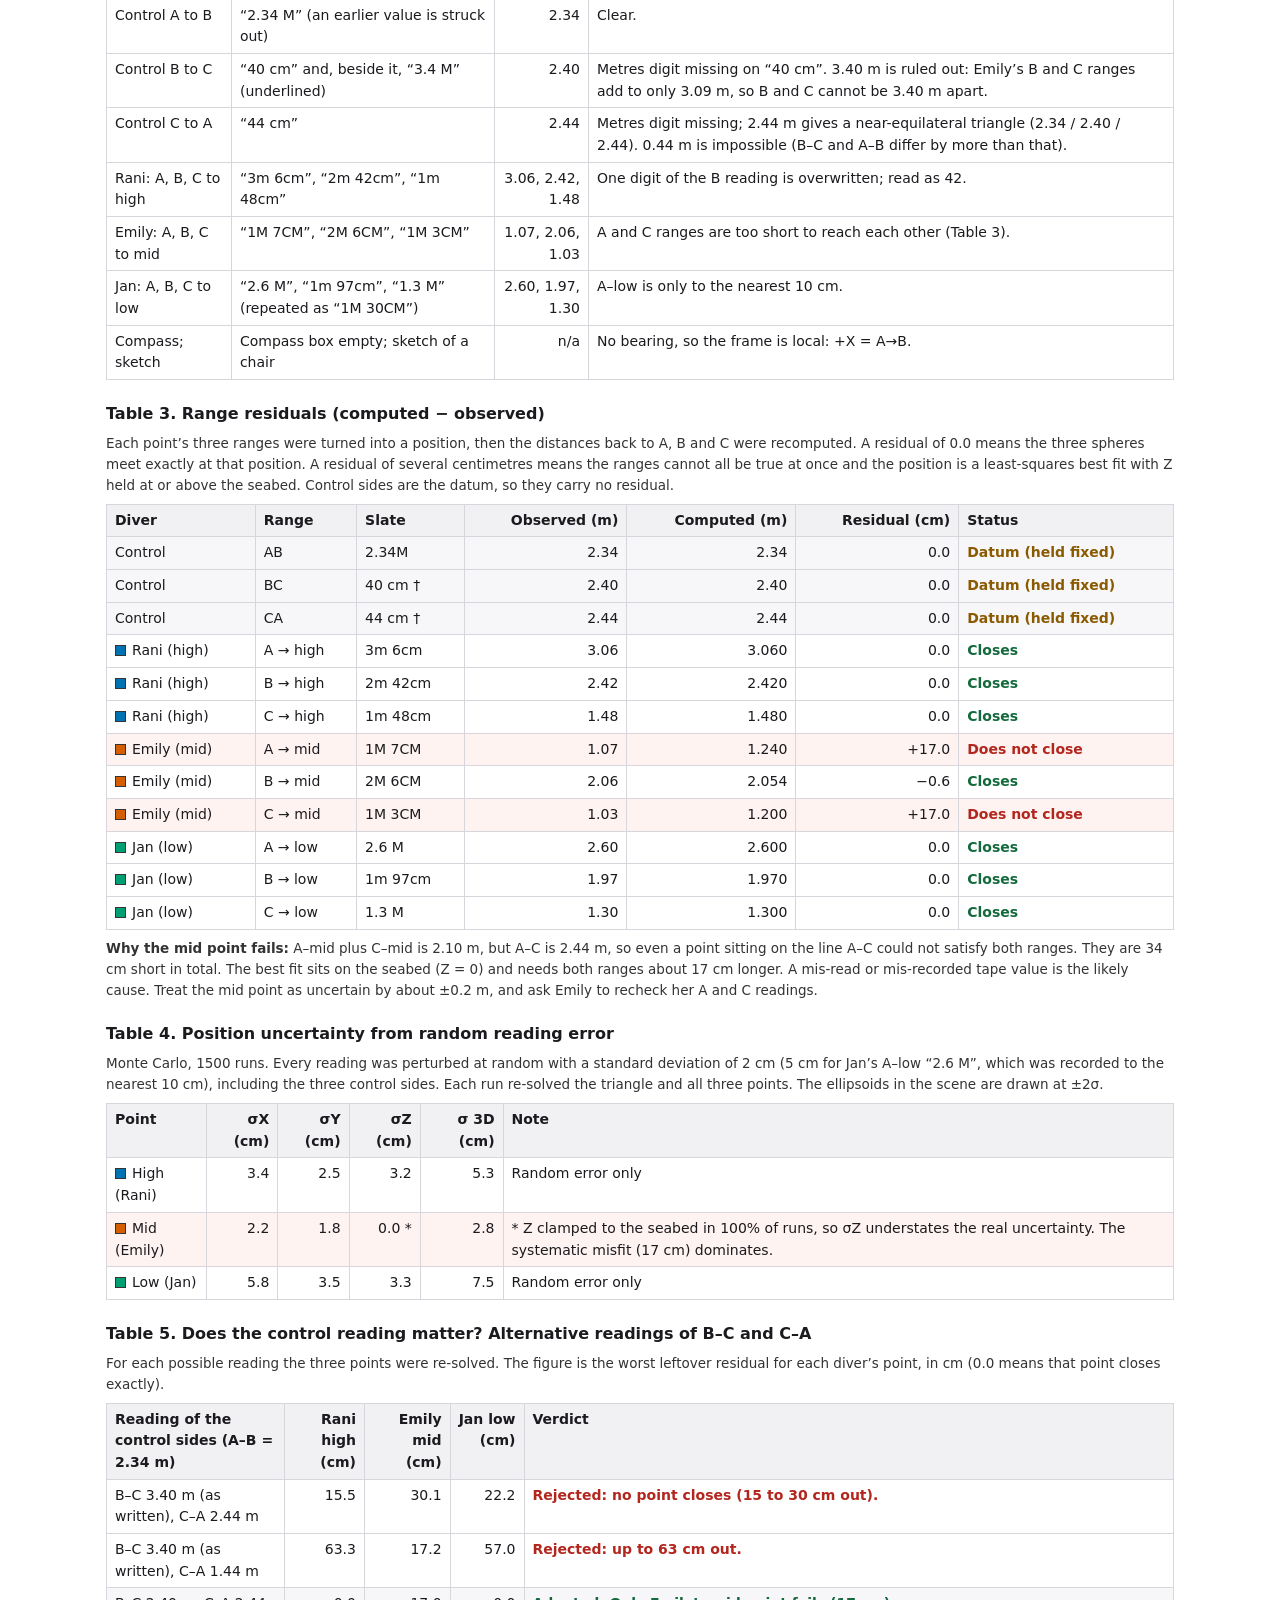
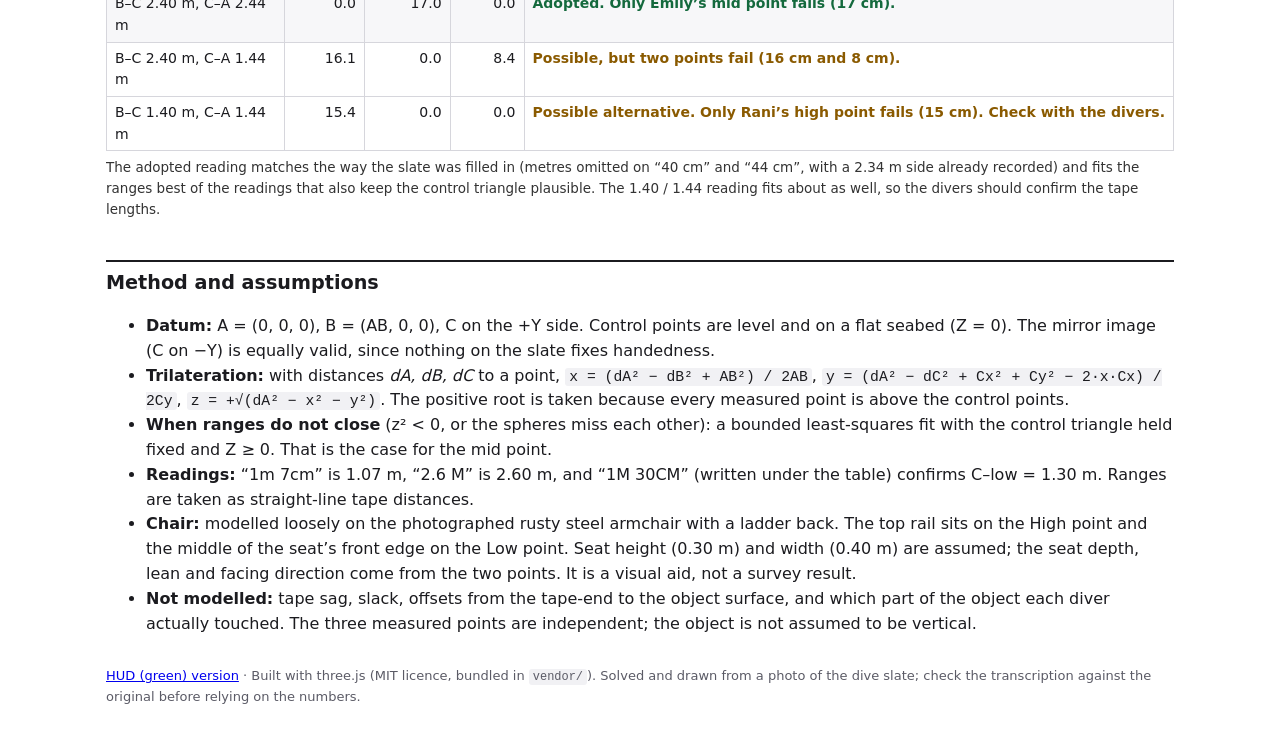
==== commit 5f5640e0: "Trilateration pages: slate intro animation that dissolves into binary Co-Authored-By: Claude Sonnet " ====
--- a/docs/trilateration/index.html
+++ b/docs/trilateration/index.html
@@ -489,5 +489,6 @@
 });
 window.__ready = true;
 </script>
+<script src="intro.js" data-mode="light" defer></script>
 </body>
 </html>
